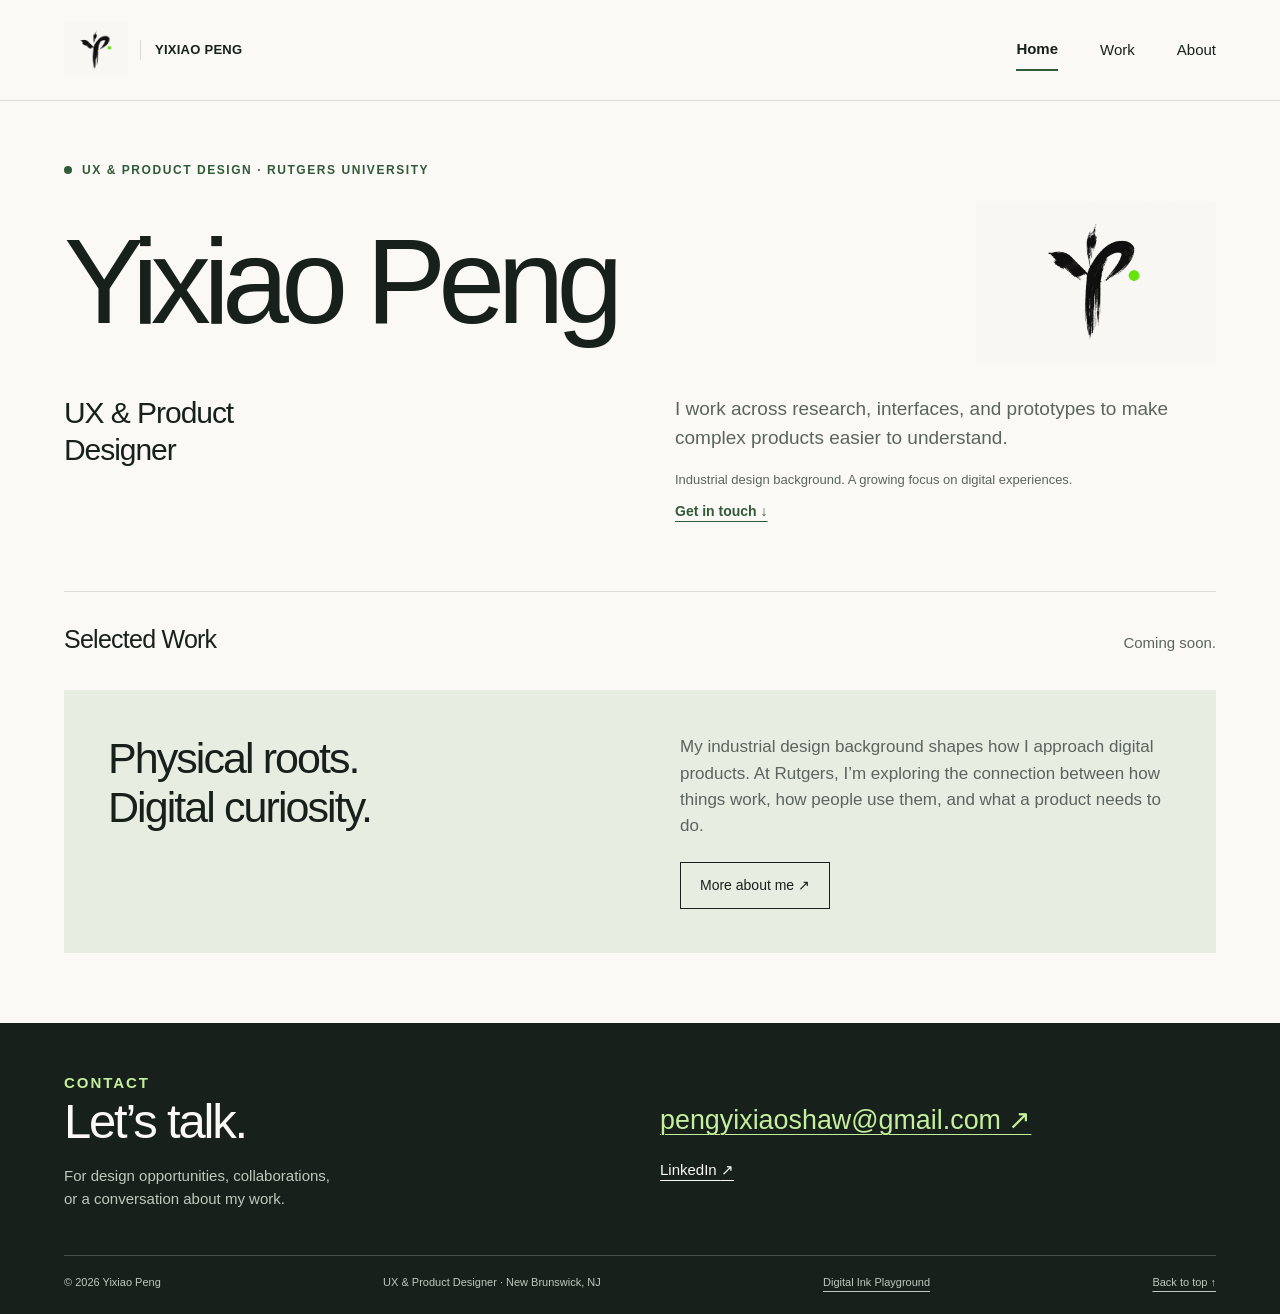
==== index.html @ a667ddf4 "Publish approved Digital Ink Playground as a separate experiment" ====
<!doctype html><html lang="en" id="top"><head><meta charset="UTF-8"><meta name="viewport" content="width=device-width,initial-scale=1"><meta name="description" content="Yixiao Peng is a UX & Product Designer with an industrial design background, studying UX Design at Rutgers University."><meta name="theme-color" content="#faf9f6"><title>Home — Yixiao Peng</title><link rel="icon" href="assets/portfolio/yp-monogram.png"><link rel="stylesheet" href="styles.css"><script src="site.js" defer></script></head><body><a class="skip" href="#main">Skip to content</a><header class="site-header"><div class="wrap header-inner"><a class="brand" href="index.html" aria-label="Yixiao Peng — Home"><img class="logo" src="assets/portfolio/yp-monogram.png" width="64" height="54" alt="YP monogram"><span>YIXIAO PENG</span></a><button class="menu-toggle" aria-expanded="false" aria-controls="primary-navigation">Menu</button><nav class="nav" id="primary-navigation" aria-label="Main navigation"><a href="index.html" aria-current="page">Home</a><a href="work.html">Work</a><a href="about.html">About</a></nav></div></header><main id="main"><div class="wrap"><section class="hero" aria-labelledby="home-title"><p class="eyebrow dot">UX & Product Design · Rutgers University</p><div class="hero-heading"><h1 id="home-title">Yixiao Peng</h1><img class="hero-signature" src="assets/portfolio/yp-monogram.png" width="240" height="160" alt="" aria-hidden="true"></div><div class="hero-bottom"><p class="hero-role">UX & Product<br>Designer</p><p class="hero-intro">I work across research, interfaces, and prototypes to make complex products easier to understand.<small>Industrial design background. A growing focus on digital experiences.</small><a class="text-link" href="#contact">Get in touch ↓</a></p></div></section><section class="section work-teaser" aria-labelledby="selected-work"><div class="section-head"><h2 id="selected-work">Selected Work</h2></div><p class="intro">Coming soon.</p></section><section class="pre-footer" aria-labelledby="about-preview"><div class="about-preview"><h2 id="about-preview">Physical roots.<br>Digital curiosity.</h2><div><p>My industrial design background shapes how I approach digital products. At Rutgers, I’m exploring the connection between how things work, how people use them, and what a product needs to do.</p><a class="button" href="about.html">More about me ↗</a></div></div></section></div></main><footer class="footer" id="contact"><div class="wrap"><div class="contact-layout"><div><p class="eyebrow">Contact</p><h2>Let’s talk.</h2><p>For design opportunities, collaborations,<br>or a conversation about my work.</p></div><div class="contact-links"><a class="email" href="mailto:pengyixiaoshaw@gmail.com">pengyixiaoshaw@gmail.com ↗</a><a class="linkedin" href="https://www.linkedin.com/in/yixiao-peng/" target="_blank" rel="noopener noreferrer">LinkedIn <span aria-hidden="true">↗</span><span class="visually-hidden"> (opens in a new tab)</span></a></div></div><div class="footer-meta"><span>© 2026 Yixiao Peng</span><span>UX & Product Designer · New Brunswick, NJ</span><a href="ink.html">Digital Ink Playground</a><a href="#top">Back to top ↑</a></div></div></footer></body></html>
---- styles.css ----
:root{--paper:#faf9f6;--ink:#17201b;--muted:#5b645e;--line:#d9ddd5;--green:#315a39;--lime:#c4ef9c;--sage:#e8ede2;--white:#fff;--max:1248px}
*{box-sizing:border-box}html{scroll-behavior:smooth;scroll-padding-top:28px}body{margin:0;background:var(--paper);color:var(--ink);font-family:Arial,Helvetica,sans-serif;font-size:17px;line-height:1.55}a{color:inherit;text-decoration-thickness:1px;text-underline-offset:5px}button{font:inherit}img{max-width:100%;height:auto;display:block}a:focus-visible,button:focus-visible,summary:focus-visible{outline:3px solid var(--green);outline-offset:6px}::selection{background:var(--lime)}.wrap{width:min(var(--max),calc(100% - 128px));margin-inline:auto}.skip{position:absolute;top:-100px;left:20px;z-index:9;background:var(--ink);color:white;padding:12px}.skip:focus{top:12px}.site-header{border-bottom:1px solid var(--line)}.header-inner{height:100px;display:flex;align-items:center;justify-content:space-between}.brand{display:flex;align-items:center;gap:12px;text-decoration:none;font-size:13px;font-weight:700;letter-spacing:.02em}.logo{width:64px;height:54px;object-fit:cover;mix-blend-mode:multiply}.brand span{border-left:1px solid var(--line);padding-left:14px}.nav{display:flex;align-items:center;gap:42px}.nav a{text-decoration:none;font-size:15px;padding-block:8px}.nav a[aria-current=page]{border-bottom:2px solid var(--green);font-weight:700}.nav a:hover{color:var(--green)}.menu-toggle{display:none}.eyebrow{font-size:12px;letter-spacing:.13em;text-transform:uppercase;font-weight:700;color:var(--green);margin:0 0 22px}.dot:before{content:'';display:inline-block;width:8px;height:8px;background:var(--green);border-radius:50%;margin-right:10px}.hero{padding:60px 0 62px}.hero h1{font-size:clamp(76px,9.4vw,138px);line-height:1.02;letter-spacing:-.065em;font-weight:500;margin:0 0 38px}.hero-bottom{display:grid;grid-template-columns:1fr 1fr;gap:70px;align-items:start}.hero-role{font-size:30px;line-height:1.24;letter-spacing:-.035em;max-width:300px;margin:0}.hero-intro{max-width:520px;color:var(--muted);font-size:19px;margin:0}.hero-intro small{display:block;font-size:13px;margin-top:18px}.section{padding:54px 0 70px;border-top:1px solid var(--line)}.section-head{display:flex;align-items:center;justify-content:space-between;gap:20px;margin-bottom:30px}.section-head h2{margin:0;font-weight:500;font-size:25px;letter-spacing:-.03em}.text-link{font-size:14px;font-weight:600}.feature-grid{display:grid;grid-template-columns:1.85fr 1fr;gap:32px}.secondary-stack{display:grid;gap:32px}.project :is(h2,h3){font-size:23px;line-height:1.2;font-weight:500;letter-spacing:-.035em;margin:17px 0 9px}.project.large :is(h2,h3){font-size:33px}.project p{color:var(--muted);font-size:15px;margin:0 0 14px;max-width:650px}.number{font-size:12px;letter-spacing:.05em;color:var(--green);display:block;margin-top:18px}.project-image{position:relative;display:block;overflow:hidden;background:var(--sage);text-decoration:none}.project-image:focus-visible{outline-offset:3px}.main-preview{height:470px;display:flex;gap:24px;justify-content:center;align-items:center;padding:38px}.main-preview img{width:38%;max-width:190px;border-radius:16px;box-shadow:0 8px 22px #2134251a}.main-preview img:first-child{transform:translateY(-14px)}.main-preview img:nth-child(2){transform:translateY(14px)}.image-label{position:absolute;left:22px;top:17px;font-size:10px;text-transform:uppercase;letter-spacing:.12em;color:var(--green)}.image-arrow{position:absolute;right:16px;bottom:16px;background:var(--ink);color:white;width:35px;height:35px;display:grid;place-items:center;border-radius:50%;font-size:19px}.project-image:hover .image-arrow{background:var(--green)}.secondary-preview{height:175px}.secondary-preview img{width:100%;height:100%;object-fit:cover}.secondary-preview.capso{padding:22px;background:#ecece7}.secondary-preview.capso img{object-fit:contain}.status{display:inline-block;font-size:11px;font-weight:600;letter-spacing:.02em;background:#e7e9e2;border-radius:30px;padding:4px 10px;color:#455348}.about-preview{display:grid;grid-template-columns:1fr 1fr;gap:80px;background:var(--sage);padding:44px}.about-preview h2{font-size:43px;line-height:1.12;letter-spacing:-.045em;font-weight:500;margin:0}.about-preview p{margin:0 0 22px;color:var(--muted)}.button{display:inline-block;padding:12px 19px;border:1px solid var(--ink);font-size:14px;text-decoration:none}.button:hover{background:var(--ink);color:var(--paper)}.pre-footer{padding:0 0 70px}.footer{background:var(--ink);color:var(--paper);padding:48px 0 23px}.contact-layout{display:grid;grid-template-columns:1fr 1fr;gap:40px}.footer .eyebrow{color:var(--lime)}.footer h2{font-size:49px;letter-spacing:-.045em;line-height:1.1;font-weight:500;margin:0 0 15px}.footer p{color:#c1c8be;font-size:15px;max-width:390px;margin:0}.contact-links{display:flex;flex-direction:column;align-items:flex-start;justify-content:center;gap:17px}.email{font-size:clamp(17px,2.1vw,27px);color:var(--lime);overflow-wrap:anywhere}.linkedin{font-size:15px}.footer-meta{display:flex;justify-content:space-between;gap:20px;border-top:1px solid #435047;margin-top:45px;padding-top:18px;font-size:11px;color:#c1c8be}.page-title{padding:64px 0 56px}.page-title h1{font-size:clamp(58px,6.8vw,96px);font-weight:500;line-height:1.05;letter-spacing:-.055em;margin:0 0 28px}.page-title .intro{font-size:20px;max-width:580px;color:var(--muted);margin:0 0 0 auto}.split-section{display:grid;grid-template-columns:.9fr 1.2fr;gap:100px;padding:46px 0;border-top:1px solid var(--line)}.split-section h2{font-size:33px;line-height:1.15;letter-spacing:-.035em;font-weight:500;margin:0}.body-copy p{margin:0 0 18px;color:var(--muted)}.body-copy p:last-child{margin-bottom:0}.journey{display:grid;grid-template-columns:1fr 1fr;gap:30px;margin-top:28px}.journey h3,.skill-group h3{font-size:15px;margin:0 0 8px}.journey p,.skill-group p{font-size:15px;color:var(--muted);margin:0}.skill-grid{display:grid;grid-template-columns:1fr 1fr;gap:25px}.experience{padding:0;list-style:none;margin:0}.experience li{padding:19px 0;border-bottom:1px solid var(--line)}.experience li:first-child{padding-top:0}.experience li:last-child{border:0}.experience h3{font-size:18px;margin:0 0 5px;font-weight:500}.experience p{margin:0;font-size:15px;color:var(--muted)}.experience .status{margin-left:7px;vertical-align:middle}.interests{padding:36px;background:var(--sage);margin-bottom:65px;display:grid;grid-template-columns:.9fr 1.2fr;gap:100px}.interests h2{font-size:36px;font-weight:500;line-height:1.15;letter-spacing:-.035em;margin:0}.interests p{color:var(--muted);margin:0 0 17px}.work-grid{display:grid;grid-template-columns:1fr 1fr;gap:48px 36px;padding-bottom:65px}.work-grid .project:first-child{grid-column:1/-1;display:grid;grid-template-columns:1.5fr 1fr;gap:38px;align-items:center}.work-grid .main-preview{height:440px}.work-grid .secondary-preview{height:260px}.placeholder{height:210px;background:#eaece6;display:flex;align-items:center;justify-content:center;color:var(--muted);font-size:14px;letter-spacing:.02em;border:1px solid var(--line)}.project details{font-size:14px;color:var(--muted)}.project summary{cursor:pointer;color:var(--green);text-decoration:underline;text-underline-offset:4px;list-style-position:inside}.project details p{margin-top:14px;padding:17px;background:#f0f1eb}.case-title h1{font-size:clamp(52px,6.2vw,86px);max-width:1000px}.case-meta{display:grid;grid-template-columns:repeat(4,1fr);gap:25px;padding:28px 0;border-top:1px solid var(--line);border-bottom:1px solid var(--line)}.case-meta dt{font-size:11px;text-transform:uppercase;letter-spacing:.1em;color:var(--green);margin-bottom:8px}.case-meta dd{font-size:14px;margin:0}.case-hero{margin:0 0 60px}.case-hero .main-preview{height:520px}.case-hero .main-preview img{max-width:210px}.case-section{padding:50px 0;border-top:1px solid var(--line)}.case-heading{display:grid;grid-template-columns:70px 1fr;gap:22px;margin-bottom:25px}.case-heading span{font-size:13px;color:var(--green);padding-top:10px}.case-heading h2{font-size:36px;font-weight:500;letter-spacing:-.04em;line-height:1.18;margin:0}.case-section .body-copy{max-width:760px;margin-left:92px}.comparison{display:grid;grid-template-columns:1fr 1fr;gap:26px;margin-top:30px}.comparison figure{margin:0;background:var(--sage);padding:25px;text-align:center}.comparison img{height:420px;width:100%;object-fit:contain;margin:20px auto}.comparison figcaption{font-size:14px}.evidence-grid{display:grid;grid-template-columns:repeat(3,1fr);gap:22px;margin:30px 0 0 92px}.evidence-grid article{border-top:2px solid var(--green);padding:17px 0}.evidence-grid h3{font-size:18px;font-weight:500;margin:0 0 10px}.evidence-grid p{font-size:15px;color:var(--muted);margin:0}.process{margin:30px 0 0 92px;display:grid;grid-template-columns:repeat(4,1fr);gap:18px;list-style:none;padding:0}.process li{border:1px solid var(--line);padding:22px 16px;font-size:15px}.process small{display:block;color:var(--green);margin-bottom:14px}.screen-grid{display:grid;grid-template-columns:repeat(3,1fr);gap:24px;margin-top:30px}.screen-grid figure{margin:0;background:var(--sage);padding:25px}.screen-grid img{height:390px;object-fit:contain;margin:auto}.screen-grid figcaption{font-size:14px;margin-top:20px}.note{border-left:3px solid var(--green);padding-left:20px!important}.back-link{display:inline-block;margin:25px 0 65px}.visually-hidden{position:absolute;width:1px;height:1px;padding:0;margin:-1px;overflow:hidden;clip:rect(0,0,0,0);white-space:nowrap;border:0}
@media(min-width:1600px){.hero h1{font-size:138px}}
@media(max-width:1000px){.wrap{width:calc(100% - 64px)}.hero{padding-top:48px}.main-preview{height:390px;padding:35px 25px;gap:15px}.feature-grid{grid-template-columns:1.6fr 1fr;gap:24px}.secondary-preview{height:150px}.about-preview{gap:40px;padding:35px}.about-preview h2{font-size:35px}.split-section,.interests{gap:45px}.footer h2{font-size:42px}.screen-grid img{height:290px}.process{grid-template-columns:1fr 1fr}}
@media(max-width:680px){.wrap{width:calc(100% - 40px)}.header-inner{min-height:82px;height:auto;flex-wrap:wrap;padding:12px 0}.logo{width:48px;height:44px}.brand{font-size:11px;gap:7px}.brand span{padding-left:9px}.nav{gap:25px}.nav a{font-size:14px}.js .menu-toggle{display:block;background:none;border:1px solid var(--line);padding:7px 12px;font-size:13px}.js .nav{display:none;width:100%;padding:18px 0 7px;justify-content:space-between}.js .nav.is-open{display:flex}.hero{padding:40px 0}.hero h1{font-size:clamp(53px,14.7vw,96px);margin-bottom:30px}.eyebrow{font-size:10px;margin-bottom:20px}.hero-bottom{grid-template-columns:1fr;gap:22px}.hero-role{font-size:24px;max-width:none}.hero-intro{font-size:17px;max-width:470px}.hero-intro small{margin-top:12px}.section{padding:33px 0 42px}.section-head h2{font-size:23px}.text-link{font-size:12px}.feature-grid{grid-template-columns:1fr;gap:35px}.main-preview{height:360px;padding:30px;gap:20px}.main-preview img{max-width:150px;width:40%}.project.large :is(h2,h3){font-size:28px}.project :is(h2,h3){font-size:23px}.secondary-stack{grid-template-columns:1fr;gap:30px}.secondary-preview{height:210px}.about-preview{grid-template-columns:1fr;gap:24px;padding:28px}.about-preview h2{font-size:35px}.pre-footer{padding-bottom:40px}.contact-layout{grid-template-columns:1fr;gap:28px}.footer{padding-top:35px}.footer h2{font-size:40px}.contact-links{gap:15px}.email{font-size:20px}.footer-meta{margin-top:30px;flex-direction:column;gap:8px}.page-title{padding:42px 0}.page-title h1{font-size:clamp(46px,11vw,70px)}.page-title .intro{font-size:17px;margin:0}.split-section{grid-template-columns:1fr;gap:23px;padding:32px 0}.split-section h2{font-size:28px}.journey{gap:20px}.skill-grid{gap:25px 20px}.interests{grid-template-columns:1fr;gap:22px;margin-bottom:40px;padding:26px}.interests h2{font-size:30px}.work-grid{grid-template-columns:1fr;gap:34px}.work-grid .project:first-child{display:block}.work-grid .main-preview{height:360px}.work-grid .secondary-preview{height:220px}.case-meta{grid-template-columns:1fr 1fr;gap:25px 20px}.case-hero .main-preview{height:370px}.case-heading{grid-template-columns:30px 1fr;gap:12px}.case-heading h2{font-size:29px}.case-section{padding:35px 0}.case-section .body-copy,.evidence-grid,.process{margin-left:0}.evidence-grid{grid-template-columns:1fr;gap:4px}.comparison{gap:14px}.comparison figure{padding:14px 8px}.comparison img{height:280px}.screen-grid{grid-template-columns:1fr}.screen-grid img{height:400px}.screen-grid figure{padding:25px}.process{gap:12px}.process li{padding:16px 12px}.back-link{margin-bottom:40px}}
@media(prefers-reduced-motion:reduce){html{scroll-behavior:auto}*{transition:none!important}}

.case-hero .image-arrow{display:none}

.work-grid #capso .secondary-preview{padding:24px;background:#ecece7}.work-grid #capso .secondary-preview img{object-fit:contain}

/* Refinement: accessible controls and concept-image attribution. */
.menu-toggle{min-height:44px}.visual-note{position:absolute;left:12px;bottom:10px;padding:3px 7px;background:var(--paper);color:var(--ink);font-size:10px;line-height:1.4}.text-link{display:inline-block;min-height:28px}#capso .secondary-preview img{object-fit:contain}

/* Module 10 polish: existing monogram, compact placeholder and reading rhythm. */
.hero-heading{display:flex;align-items:center;justify-content:space-between;gap:40px;margin-bottom:32px}
.hero-heading h1{margin:0}
.hero-signature{width:240px;height:160px;object-fit:contain;mix-blend-mode:multiply;flex-shrink:0}
.hero-intro>.text-link{margin-top:10px;color:var(--green)}
.work-teaser{display:flex;align-items:baseline;justify-content:space-between;gap:24px;padding:28px 0 32px}
.work-teaser .section-head{margin:0}
.work-teaser .intro{margin:0;color:var(--muted);font-size:15px}
.about-page .page-title{padding-bottom:48px}
.about-page .split-section{gap:84px;padding-block:40px}
.about-page .split-section .eyebrow{margin-bottom:14px}
.about-page .body-copy{max-width:62ch;line-height:1.65}
.about-page .skill-grid{gap:28px 32px}
.about-page .skill-group h3{color:var(--green)}
.about-page .experience li{padding-block:22px}
.about-page .experience li:first-child{padding-top:0}
.about-page .experience h3{margin-bottom:9px}
.footer a:focus-visible{outline-color:var(--lime)}
@media(max-width:1000px){.hero-signature{display:none}.about-page .split-section{gap:45px}}
@media(max-width:680px){.hero-heading{margin-bottom:26px}.work-teaser{padding:24px 0 28px;gap:16px}.work-teaser .section-head h2{font-size:22px}.work-teaser .intro{font-size:14px;white-space:nowrap}.about-page .page-title{padding-bottom:34px}.about-page .split-section{gap:20px;padding-block:30px}.about-page .skill-grid{gap:26px 20px}}


/* Integrated local typography and chapter navigation. */
@media (hover:hover) and (prefers-reduced-motion:no-preference) {
  #home-title { transition:color 220ms ease; }
  #home-title:hover { color:var(--green); }
}
html:has(.about-page) { scroll-padding-top:var(--chapter-offset, 86px); }
.chapter-nav {
  position:sticky;
  top:0;
  z-index:3;
  background:var(--paper);
  border-bottom:1px solid var(--line);
  padding-top:6px;
  margin-bottom:24px;
}
.chapter-links { display:grid; grid-template-columns:repeat(5,minmax(0,1fr)); gap:3px; }
.chapter-links a {
  display:flex; align-items:center; gap:8px;
  padding:10px 9px; min-height:44px;
  color:var(--muted); text-decoration:none; font-size:13px; line-height:1.3;
  -webkit-tap-highlight-color:transparent;
}
.chapter-links a[aria-current=location] { color:var(--green); background:var(--sage); }
.chapter-links a:hover { color:var(--green); }
.chapter-links a:focus-visible { outline-offset:-3px; }
.chapter-number { font-size:11px; color:var(--green); font-weight:700; }
.chapter-track { height:2px; background:var(--line); margin-top:5px; }
.chapter-track span {
  display:block; height:100%;
  transform:scaleX(var(--progress,0)); transform-origin:left;
  background:var(--green);
}
.about-page :is(.split-section,.interests) { scroll-margin-top:0; }
.about-page :is(.split-section,.interests):focus { outline:none; }
.about-page :is(.split-section,.interests):focus-visible { outline:1px solid var(--green); outline-offset:3px; }
.about-page :is(.split-section,.interests) h2 { transition:color 180ms ease; }
.about-page .chapter-active h2 { color:var(--green); }
@media(min-width:901px) and (min-height:560px) {
  .about-page .split-section>div:first-child {
    position:sticky;
    top:calc(var(--chapter-offset,86px) + 12px);
    align-self:start;
  }
}
@media(max-width:760px) {
  .chapter-nav { padding-top:0; margin-bottom:18px; }
  .chapter-links a { justify-content:center; padding:8px; }
  .chapter-name { position:absolute; width:1px; height:1px; overflow:hidden; clip-path:inset(50%); }
  .chapter-track { margin-top:0; }
}
@media(prefers-reduced-motion:reduce) {
  .about-page :is(.split-section,.interests) h2 { transition:none; }
}
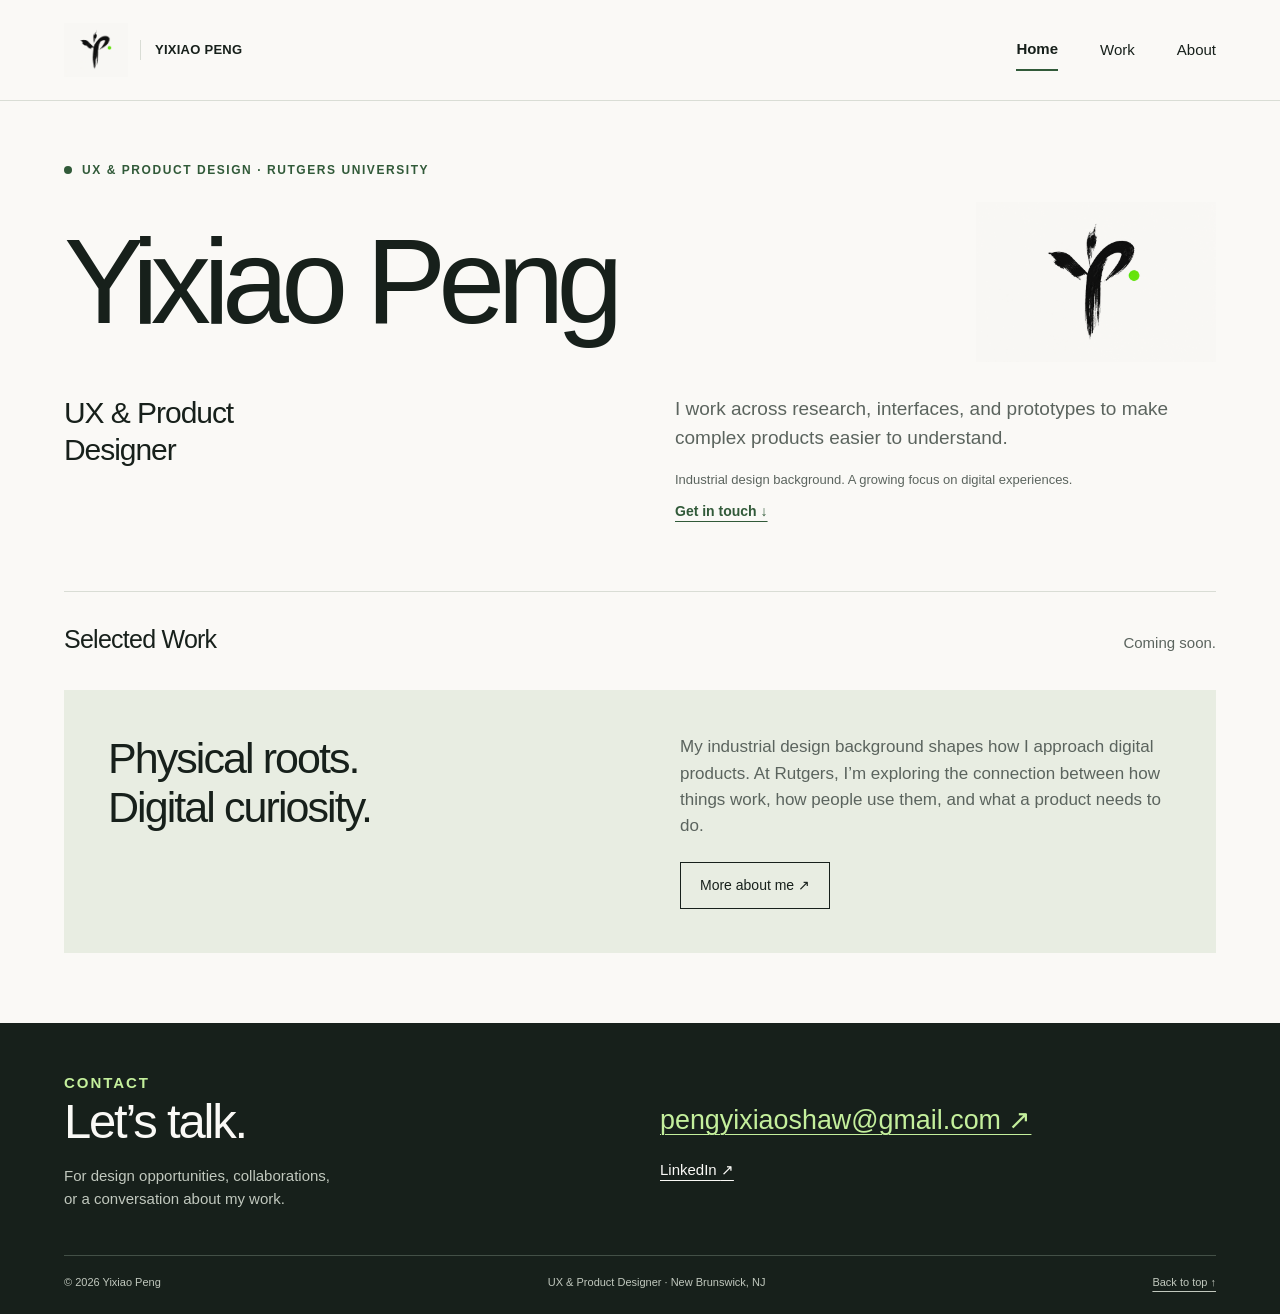
==== commit 7dddc7b5: "Replace Ink Playground with subtle site-wide cursor ink" ====
--- a/index.html
+++ b/index.html
@@ -1 +1 @@
-<!doctype html><html lang="en" id="top"><head><meta charset="UTF-8"><meta name="viewport" content="width=device-width,initial-scale=1"><meta name="description" content="Yixiao Peng is a UX & Product Designer with an industrial design background, studying UX Design at Rutgers University."><meta name="theme-color" content="#faf9f6"><title>Home — Yixiao Peng</title><link rel="icon" href="assets/portfolio/yp-monogram.png"><link rel="stylesheet" href="styles.css"><script src="site.js" defer></script></head><body><a class="skip" href="#main">Skip to content</a><header class="site-header"><div class="wrap header-inner"><a class="brand" href="index.html" aria-label="Yixiao Peng — Home"><img class="logo" src="assets/portfolio/yp-monogram.png" width="64" height="54" alt="YP monogram"><span>YIXIAO PENG</span></a><button class="menu-toggle" aria-expanded="false" aria-controls="primary-navigation">Menu</button><nav class="nav" id="primary-navigation" aria-label="Main navigation"><a href="index.html" aria-current="page">Home</a><a href="work.html">Work</a><a href="about.html">About</a></nav></div></header><main id="main"><div class="wrap"><section class="hero" aria-labelledby="home-title"><p class="eyebrow dot">UX & Product Design · Rutgers University</p><div class="hero-heading"><h1 id="home-title">Yixiao Peng</h1><img class="hero-signature" src="assets/portfolio/yp-monogram.png" width="240" height="160" alt="" aria-hidden="true"></div><div class="hero-bottom"><p class="hero-role">UX & Product<br>Designer</p><p class="hero-intro">I work across research, interfaces, and prototypes to make complex products easier to understand.<small>Industrial design background. A growing focus on digital experiences.</small><a class="text-link" href="#contact">Get in touch ↓</a></p></div></section><section class="section work-teaser" aria-labelledby="selected-work"><div class="section-head"><h2 id="selected-work">Selected Work</h2></div><p class="intro">Coming soon.</p></section><section class="pre-footer" aria-labelledby="about-preview"><div class="about-preview"><h2 id="about-preview">Physical roots.<br>Digital curiosity.</h2><div><p>My industrial design background shapes how I approach digital products. At Rutgers, I’m exploring the connection between how things work, how people use them, and what a product needs to do.</p><a class="button" href="about.html">More about me ↗</a></div></div></section></div></main><footer class="footer" id="contact"><div class="wrap"><div class="contact-layout"><div><p class="eyebrow">Contact</p><h2>Let’s talk.</h2><p>For design opportunities, collaborations,<br>or a conversation about my work.</p></div><div class="contact-links"><a class="email" href="mailto:pengyixiaoshaw@gmail.com">pengyixiaoshaw@gmail.com ↗</a><a class="linkedin" href="https://www.linkedin.com/in/yixiao-peng/" target="_blank" rel="noopener noreferrer">LinkedIn <span aria-hidden="true">↗</span><span class="visually-hidden"> (opens in a new tab)</span></a></div></div><div class="footer-meta"><span>© 2026 Yixiao Peng</span><span>UX & Product Designer · New Brunswick, NJ</span><a href="ink.html">Digital Ink Playground</a><a href="#top">Back to top ↑</a></div></div></footer></body></html>+<!doctype html><html lang="en" id="top"><head><meta charset="UTF-8"><meta name="viewport" content="width=device-width,initial-scale=1"><meta name="description" content="Yixiao Peng is a UX & Product Designer with an industrial design background, studying UX Design at Rutgers University."><meta name="theme-color" content="#faf9f6"><title>Home — Yixiao Peng</title><link rel="icon" href="assets/portfolio/yp-monogram.png"><link rel="stylesheet" href="styles.css"><script src="site.js" defer></script></head><body><a class="skip" href="#main">Skip to content</a><header class="site-header"><div class="wrap header-inner"><a class="brand" href="index.html" aria-label="Yixiao Peng — Home"><img class="logo" src="assets/portfolio/yp-monogram.png" width="64" height="54" alt="YP monogram"><span>YIXIAO PENG</span></a><button class="menu-toggle" aria-expanded="false" aria-controls="primary-navigation">Menu</button><nav class="nav" id="primary-navigation" aria-label="Main navigation"><a href="index.html" aria-current="page">Home</a><a href="work.html">Work</a><a href="about.html">About</a></nav></div></header><main id="main"><div class="wrap"><section class="hero" aria-labelledby="home-title"><p class="eyebrow dot">UX & Product Design · Rutgers University</p><div class="hero-heading"><h1 id="home-title">Yixiao Peng</h1><img class="hero-signature" src="assets/portfolio/yp-monogram.png" width="240" height="160" alt="" aria-hidden="true"></div><div class="hero-bottom"><p class="hero-role">UX & Product<br>Designer</p><p class="hero-intro">I work across research, interfaces, and prototypes to make complex products easier to understand.<small>Industrial design background. A growing focus on digital experiences.</small><a class="text-link" href="#contact">Get in touch ↓</a></p></div></section><section class="section work-teaser" aria-labelledby="selected-work"><div class="section-head"><h2 id="selected-work">Selected Work</h2></div><p class="intro">Coming soon.</p></section><section class="pre-footer" aria-labelledby="about-preview"><div class="about-preview"><h2 id="about-preview">Physical roots.<br>Digital curiosity.</h2><div><p>My industrial design background shapes how I approach digital products. At Rutgers, I’m exploring the connection between how things work, how people use them, and what a product needs to do.</p><a class="button" href="about.html">More about me ↗</a></div></div></section></div></main><footer class="footer" id="contact"><div class="wrap"><div class="contact-layout"><div><p class="eyebrow">Contact</p><h2>Let’s talk.</h2><p>For design opportunities, collaborations,<br>or a conversation about my work.</p></div><div class="contact-links"><a class="email" href="mailto:pengyixiaoshaw@gmail.com">pengyixiaoshaw@gmail.com ↗</a><a class="linkedin" href="https://www.linkedin.com/in/yixiao-peng/" target="_blank" rel="noopener noreferrer">LinkedIn <span aria-hidden="true">↗</span><span class="visually-hidden"> (opens in a new tab)</span></a></div></div><div class="footer-meta"><span>© 2026 Yixiao Peng</span><span>UX & Product Designer · New Brunswick, NJ</span><a href="#top">Back to top ↑</a></div></div></footer></body></html>
--- a/styles.css
+++ b/styles.css
@@ -88,3 +88,14 @@
 @media(prefers-reduced-motion:reduce) {
   .about-page :is(.split-section,.interests) h2 { transition:none; }
 }
+
+/* Decorative mouse ink is isolated from document flow and all pointer input. */
+.cursor-ink {
+  position: fixed;
+  inset: 0 auto auto 0;
+  width: 64px;
+  height: 64px;
+  pointer-events: none;
+  z-index: 1000;
+}
+.cursor-ink[hidden] { display: none; }
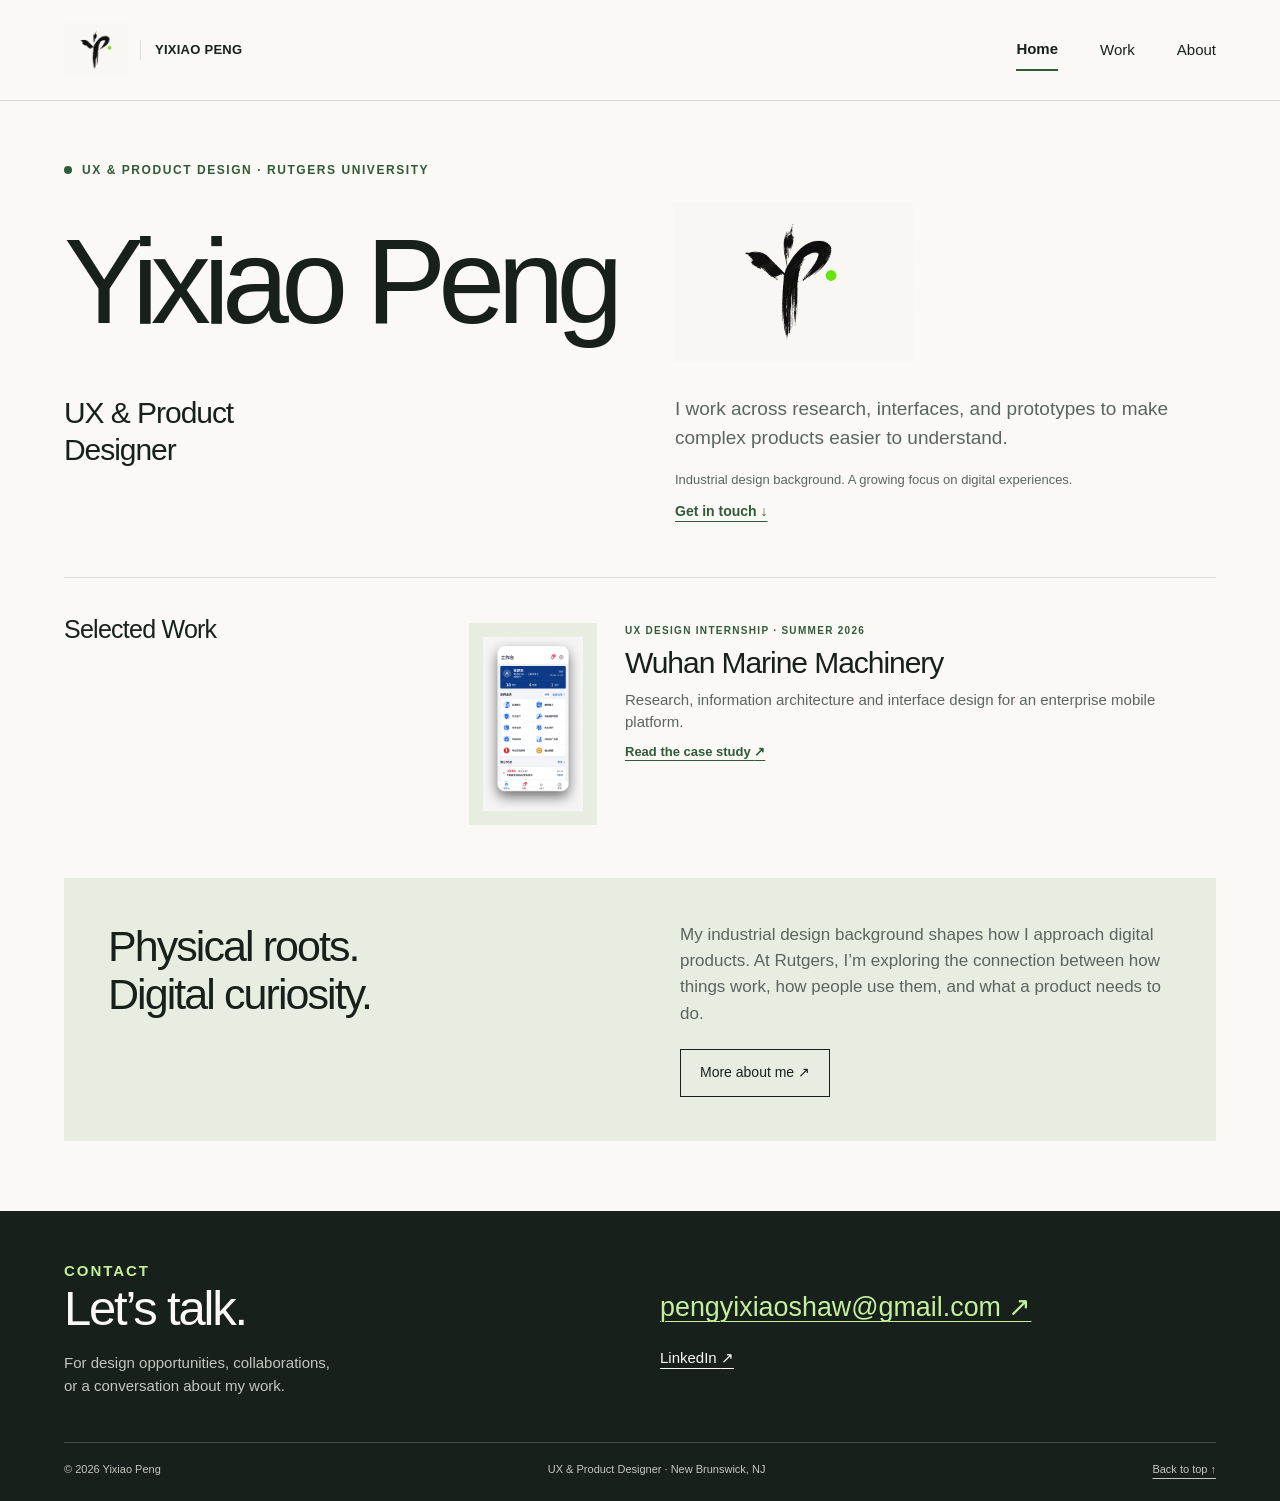
==== commit dc4463a3: "Publish refined portfolio and Wuhan Marine Machinery case study" ====
--- a/index.html
+++ b/index.html
@@ -1 +1 @@
-<!doctype html><html lang="en" id="top"><head><meta charset="UTF-8"><meta name="viewport" content="width=device-width,initial-scale=1"><meta name="description" content="Yixiao Peng is a UX & Product Designer with an industrial design background, studying UX Design at Rutgers University."><meta name="theme-color" content="#faf9f6"><title>Home — Yixiao Peng</title><link rel="icon" href="assets/portfolio/yp-monogram.png"><link rel="stylesheet" href="styles.css"><script src="site.js" defer></script></head><body><a class="skip" href="#main">Skip to content</a><header class="site-header"><div class="wrap header-inner"><a class="brand" href="index.html" aria-label="Yixiao Peng — Home"><img class="logo" src="assets/portfolio/yp-monogram.png" width="64" height="54" alt="YP monogram"><span>YIXIAO PENG</span></a><button class="menu-toggle" aria-expanded="false" aria-controls="primary-navigation">Menu</button><nav class="nav" id="primary-navigation" aria-label="Main navigation"><a href="index.html" aria-current="page">Home</a><a href="work.html">Work</a><a href="about.html">About</a></nav></div></header><main id="main"><div class="wrap"><section class="hero" aria-labelledby="home-title"><p class="eyebrow dot">UX & Product Design · Rutgers University</p><div class="hero-heading"><h1 id="home-title">Yixiao Peng</h1><img class="hero-signature" src="assets/portfolio/yp-monogram.png" width="240" height="160" alt="" aria-hidden="true"></div><div class="hero-bottom"><p class="hero-role">UX & Product<br>Designer</p><p class="hero-intro">I work across research, interfaces, and prototypes to make complex products easier to understand.<small>Industrial design background. A growing focus on digital experiences.</small><a class="text-link" href="#contact">Get in touch ↓</a></p></div></section><section class="section work-teaser" aria-labelledby="selected-work"><div class="section-head"><h2 id="selected-work">Selected Work</h2></div><p class="intro">Coming soon.</p></section><section class="pre-footer" aria-labelledby="about-preview"><div class="about-preview"><h2 id="about-preview">Physical roots.<br>Digital curiosity.</h2><div><p>My industrial design background shapes how I approach digital products. At Rutgers, I’m exploring the connection between how things work, how people use them, and what a product needs to do.</p><a class="button" href="about.html">More about me ↗</a></div></div></section></div></main><footer class="footer" id="contact"><div class="wrap"><div class="contact-layout"><div><p class="eyebrow">Contact</p><h2>Let’s talk.</h2><p>For design opportunities, collaborations,<br>or a conversation about my work.</p></div><div class="contact-links"><a class="email" href="mailto:pengyixiaoshaw@gmail.com">pengyixiaoshaw@gmail.com ↗</a><a class="linkedin" href="https://www.linkedin.com/in/yixiao-peng/" target="_blank" rel="noopener noreferrer">LinkedIn <span aria-hidden="true">↗</span><span class="visually-hidden"> (opens in a new tab)</span></a></div></div><div class="footer-meta"><span>© 2026 Yixiao Peng</span><span>UX & Product Designer · New Brunswick, NJ</span><a href="#top">Back to top ↑</a></div></div></footer></body></html>+<!doctype html><html lang="en" id="top"><head><meta charset="UTF-8"><meta name="viewport" content="width=device-width,initial-scale=1"><meta name="description" content="Yixiao Peng is a UX & Product Designer with an industrial design background, studying UX Design at Rutgers University."><meta name="theme-color" content="#faf9f6"><title>Home — Yixiao Peng</title><link rel="canonical" href="https://yixiao-peng-portfolio.vercel.app/"><meta property="og:type" content="website"><meta property="og:site_name" content="Yixiao Peng"><meta property="og:title" content="Home — Yixiao Peng"><meta property="og:description" content="Yixiao Peng is a UX &amp; Product Designer with an industrial design background, studying UX Design at Rutgers University."><meta property="og:url" content="https://yixiao-peng-portfolio.vercel.app/"><meta property="og:image" content="https://yixiao-peng-portfolio.vercel.app/assets/portfolio/yp-monogram.png"><meta property="og:image:alt" content="Yixiao Peng — YP ink monogram"><meta name="twitter:card" content="summary_large_image"><link rel="icon" href="assets/portfolio/yp-monogram.png"><link rel="stylesheet" href="styles.css"><script src="site.js" defer></script><link rel="stylesheet" href="signature-motion.css"><script src="signature-motion.js" defer></script></head><body><a class="skip" href="#main">Skip to content</a><header class="site-header"><div class="wrap header-inner"><a class="brand" href="index.html" aria-label="Yixiao Peng — Home"><img class="logo" src="assets/portfolio/yp-monogram.png" width="64" height="54" alt="YP monogram"><span>YIXIAO PENG</span></a><button class="menu-toggle" aria-expanded="false" aria-controls="primary-navigation">Menu</button><nav class="nav" id="primary-navigation" aria-label="Main navigation"><a href="index.html" aria-current="page">Home</a><a href="work.html">Work</a><a href="about.html">About</a></nav></div></header><main id="main"><div class="wrap"><section class="hero" aria-labelledby="home-title"><p class="eyebrow dot">UX & Product Design · Rutgers University</p><div class="hero-heading"><h1 id="home-title" data-signature-type>Yixiao Peng</h1><img class="hero-signature" src="assets/portfolio/yp-monogram.png" width="240" height="160" alt="" aria-hidden="true"></div><div class="hero-bottom"><p class="hero-role">UX & Product<br>Designer</p><p class="hero-intro">I work across research, interfaces, and prototypes to make complex products easier to understand.<small>Industrial design background. A growing focus on digital experiences.</small><a class="text-link" href="#contact">Get in touch ↓</a></p></div></section><section class="section work-teaser home-project" aria-labelledby="selected-work"><div class="section-head"><h2 id="selected-work" data-signature-heading>Selected Work</h2></div><a class="home-case" href="wuhan-marine-machinery.html"><span class="home-case-image"><img src="assets/wmmp/workbench.png" width="550" height="957" alt="Wuhan Marine Machinery Workbench design" loading="lazy" decoding="async"></span><span class="home-case-copy"><span class="eyebrow">UX design internship · Summer 2026</span><strong>Wuhan Marine Machinery</strong><span>Research, information architecture and interface design for an enterprise mobile platform.</span><span class="home-case-cta">Read the case study <span aria-hidden="true">↗</span></span></span></a></section><section class="pre-footer" aria-labelledby="about-preview"><div class="about-preview"><h2 id="about-preview" data-signature-heading>Physical roots.<br>Digital curiosity.</h2><div><p>My industrial design background shapes how I approach digital products. At Rutgers, I’m exploring the connection between how things work, how people use them, and what a product needs to do.</p><a class="button" href="about.html">More about me ↗</a></div></div></section></div></main><footer class="footer" id="contact"><div class="wrap"><div class="contact-layout"><div><p class="eyebrow">Contact</p><h2>Let’s talk.</h2><p>For design opportunities, collaborations,<br>or a conversation about my work.</p></div><div class="contact-links"><a class="email" href="mailto:pengyixiaoshaw@gmail.com">pengyixiaoshaw@gmail.com ↗</a><a class="linkedin" href="https://www.linkedin.com/in/yixiao-peng/" target="_blank" rel="noopener noreferrer">LinkedIn <span aria-hidden="true">↗</span><span class="visually-hidden"> (opens in a new tab)</span></a></div></div><div class="footer-meta"><span>© 2026 Yixiao Peng</span><span>UX & Product Designer · New Brunswick, NJ</span><a href="#top">Back to top ↑</a></div></div></footer></body></html>
--- a/styles.css
+++ b/styles.css
@@ -21,6 +21,21 @@
 .work-teaser{display:flex;align-items:baseline;justify-content:space-between;gap:24px;padding:28px 0 32px}
 .work-teaser .section-head{margin:0}
 .work-teaser .intro{margin:0;color:var(--muted);font-size:15px}
+/* A single existing project makes the landing page a useful entry into the work. */
+.work-teaser.home-project{align-items:start;gap:48px;padding-block:32px 40px}
+.work-teaser.home-project>.section-head{flex-shrink:0}
+.home-case{display:flex;gap:24px;max-width:680px;text-decoration:none;padding:12px;min-width:0;border:1px solid transparent;transition:background-color var(--motion-fast) var(--motion-ease),border-color var(--motion-fast) var(--motion-ease)}
+.home-case-image{background:var(--sage);padding:12px;flex:0 0 96px;align-self:start}
+.home-case-image img{width:72px;height:auto}
+.home-case-copy{display:flex;flex-direction:column;align-items:start;gap:8px;min-width:0}
+.home-case-copy .eyebrow{font-size:10px;margin:0}
+.home-case-copy strong{font-size:27px;font-weight:500;letter-spacing:-.035em;line-height:1.15}
+.home-case-copy>span:not(.eyebrow):not(.home-case-cta){font-size:15px;line-height:1.5;color:var(--muted)}
+.home-case-cta{font-size:13px;font-weight:600;color:var(--green);text-decoration:underline;text-underline-offset:4px}
+.home-case:focus-visible{outline-offset:3px}
+.experience-case{margin-top:12px;color:var(--green);min-height:44px;padding-block:10px}
+@media(hover:hover){.home-case:hover{background:var(--sage);border-color:var(--line)}}
+@media(max-width:760px){.work-teaser.home-project{flex-direction:column;gap:18px}.home-case{width:100%;padding:8px 0;gap:18px}.home-case-copy strong{font-size:24px}.home-case-image{flex-basis:82px;padding:10px}.home-case-image img{width:62px}.home-case-copy .eyebrow{font-size:9px}.home-case-copy>span:not(.eyebrow):not(.home-case-cta){font-size:14px}}
 .about-page .page-title{padding-bottom:48px}
 .about-page .split-section{gap:84px;padding-block:40px}
 .about-page .split-section .eyebrow{margin-bottom:14px}
@@ -51,6 +66,7 @@
   margin-bottom:24px;
 }
 .chapter-links { display:grid; grid-template-columns:repeat(5,minmax(0,1fr)); gap:3px; }
+.chapter-short { display:none; }
 .chapter-links a {
   display:flex; align-items:center; gap:8px;
   padding:10px 9px; min-height:44px;
@@ -81,7 +97,8 @@
 }
 @media(max-width:760px) {
   .chapter-nav { padding-top:0; margin-bottom:18px; }
-  .chapter-links a { justify-content:center; padding:8px; }
+  .chapter-links a { flex-direction:column; justify-content:center; gap:3px; padding:8px 2px; }
+  .chapter-short { display:block; font-size:11px; line-height:1.3; }
   .chapter-name { position:absolute; width:1px; height:1px; overflow:hidden; clip-path:inset(50%); }
   .chapter-track { margin-top:0; }
 }
@@ -99,3 +116,99 @@
   z-index: 1000;
 }
 .cursor-ink[hidden] { display: none; }
+
+/* Phase 1: shared editorial motion. No layout movement in navigation controls. */
+:root {
+  --motion-fast:160ms;
+  --motion-standard:220ms;
+  --motion-enter:340ms;
+  --motion-ease:cubic-bezier(.2,.65,.3,1);
+  --motion-distance:8px;
+  /* Signature motion gets a longer release than content and micro states. */
+  --motion-signature:720ms;
+  --motion-signature-ease:cubic-bezier(.16,1,.3,1);
+  --motion-ink:920ms;
+  --motion-ink-return:660ms;
+  --motion-project:580ms;
+  --motion-project-ease:cubic-bezier(.42,.08,.22,1);
+  --motion-stagger:20ms;
+}
+.nav a{position:relative;transition:color var(--motion-fast) var(--motion-ease)}
+.nav a:not([aria-current=page])::after{
+  content:'';position:absolute;inset:auto 0 3px;height:1px;background:var(--green);
+  transform:scaleX(0);transform-origin:left;pointer-events:none;
+  transition:transform var(--motion-fast) var(--motion-ease);
+}
+.nav a:focus-visible{color:var(--green)}
+.nav a:focus-visible::after{transform:scaleX(1)}
+.menu-toggle{
+  transition:background-color var(--motion-fast) var(--motion-ease),border-color var(--motion-fast) var(--motion-ease),color var(--motion-fast) var(--motion-ease);
+}
+.menu-toggle:focus-visible,.menu-toggle[aria-expanded=true]{background:var(--sage);border-color:var(--green);color:var(--green)}
+.about-page .chapter-links a{
+  transition:background-color var(--motion-fast) var(--motion-ease),color var(--motion-fast) var(--motion-ease);
+}
+.about-page .chapter-links a:focus-visible{background:var(--sage);color:var(--green)}
+.about-page :is(.split-section,.interests) h2{transition:color var(--motion-fast) var(--motion-ease)}
+.work-page .wm-work-visual::after{
+  content:'';position:absolute;inset:0;border:1px solid var(--green);opacity:0;pointer-events:none;
+  transition:opacity var(--motion-fast) var(--motion-ease);
+}
+.work-page .wm-work-visual>div{transition:transform var(--motion-standard) var(--motion-ease)}
+.work-page .wm-work-open{
+  transition:transform var(--motion-standard) var(--motion-ease),background-color var(--motion-fast) var(--motion-ease);
+}
+.work-page .wm-work-feature:focus-within .wm-work-visual::after{opacity:1}
+.work-page .wm-work-feature:focus-within .wm-work-open{background:var(--green)}
+.work-page .wm-work-copy h2 a:focus-visible{text-decoration:underline;text-underline-offset:5px}
+.work-page .wm-work-copy .button{
+  transition:background-color var(--motion-fast) var(--motion-ease),color var(--motion-fast) var(--motion-ease);
+}
+@media(hover:hover) and (pointer:fine){
+  .nav a:hover::after{transform:scaleX(1)}
+  .menu-toggle:hover{background:var(--sage);border-color:var(--green);color:var(--green)}
+  .work-page .wm-work-feature:hover .wm-work-visual::after{opacity:1}
+  .work-page .wm-work-feature:hover .wm-work-open{background:var(--green)}
+}
+@media(hover:hover) and (pointer:fine) and (prefers-reduced-motion:no-preference){
+  #home-title{transition:color var(--motion-standard) var(--motion-ease)}
+  .work-page .wm-work-feature:hover .wm-work-visual>div{transform:scale(1.015)}
+  .work-page .wm-work-feature:hover .wm-work-open{transform:translate(2px,-2px)}
+}
+@media(prefers-reduced-motion:reduce){
+  .nav a::after{transition:none;transform:scaleX(1);opacity:0}
+  .nav a:hover::after,.nav a:focus-visible::after{opacity:1}
+  .nav a,.menu-toggle,.about-page .chapter-links a,
+  .about-page :is(.split-section,.interests) h2,
+  .work-page .wm-work-visual::after,.work-page .wm-work-visual>div,
+  .work-page .wm-work-open,.work-page .wm-work-copy .button{transition:none}
+}
+
+/* Phase 8: editorial composition, using the established type and motion. */
+.hero-heading{justify-content:flex-start;gap:clamp(32px,4.5vw,68px)}
+.hero{padding-bottom:48px}
+.home-case{max-width:760px;gap:28px}
+.home-case-image{flex-basis:128px;padding:14px}
+.home-case-image img{width:100px}
+.home-case-copy strong{font-size:30px}
+.about-page .split-section{padding-block:48px}
+.about-page .experience h3{font-size:19px;letter-spacing:-.02em}
+.about-page .body-copy{line-height:1.7}
+@media(max-width:1000px){.home-case-image{flex-basis:104px;padding:12px}.home-case-image img{width:80px}.home-case-copy strong{font-size:26px}}
+@media(max-width:680px){
+ .hero{padding:28px 0 24px}
+ .hero-heading{margin-bottom:20px}
+ .hero-bottom{gap:14px}
+ .hero-role{font-size:23px;line-height:1.2}
+ .hero-intro{font-size:16px;line-height:1.5}
+ .hero-intro small{font-size:12px;line-height:1.5;margin-top:10px}
+ .hero-intro>.text-link{margin-top:6px;min-height:32px;padding-top:4px}
+ .work-teaser.home-project{padding-block:22px 30px;gap:12px}
+ .home-case{gap:18px}
+ .home-case-image{flex-basis:88px;padding:10px}
+ .home-case-image img{width:68px}
+ .home-case-copy strong{font-size:24px}
+ .about-page .split-section{padding-block:32px}
+ .about-page .body-copy p{margin-bottom:20px}
+ .about-page .experience li{padding-block:24px}
+}
--- a/signature-motion.css
+++ b/signature-motion.css
@@ -0,0 +1,21 @@
+/* Phase 4: isolated, finite signature effects. Source imagery and content remain. */
+.p4-logo-shell{position:relative;display:block;flex-shrink:0;padding:0;border:0;background:none;line-height:0;overflow:visible;mix-blend-mode:multiply}
+.p4-logo-shell>img{display:block;margin:0;mix-blend-mode:normal}
+.p4-logo-shell.p4-hero-mark{width:240px;height:160px;cursor:pointer}
+.p4-logo-shell:focus-visible{outline:2px solid var(--green);outline-offset:4px}
+.p4-logo-shell:disabled{cursor:default}
+.p4-logo-canvas{position:absolute;pointer-events:none;mix-blend-mode:multiply;z-index:1}
+.p4-logo-canvas[hidden]{display:none}
+.p4-type-title{position:relative}
+.p4-type-original{display:inline}
+.p4-type-title.p4-type-active>.p4-type-original{opacity:0}
+.p4-type-overlay{position:absolute;inset:0;pointer-events:none;color:var(--ink);white-space:pre}
+.p4-glyph-mask{position:absolute;top:calc(var(--glyph-line-offset, 0px) - .15em);height:1.32em;overflow:clip;padding-top:.15em;box-sizing:border-box}
+.p4-glyph{display:block;transform-origin:50% 100%}
+.hero-heading.p4-parallax>h1{transform:translateY(var(--hero-drift,0px))}
+@media(max-width:1000px){.p4-logo-shell.p4-hero-mark{display:none}}
+@media(prefers-reduced-motion:reduce){
+ .hero-heading.p4-parallax>h1{transform:none}
+ .p4-type-title.p4-type-active>.p4-type-original{opacity:1}
+ .p4-type-overlay,.p4-logo-canvas{display:none}
+}
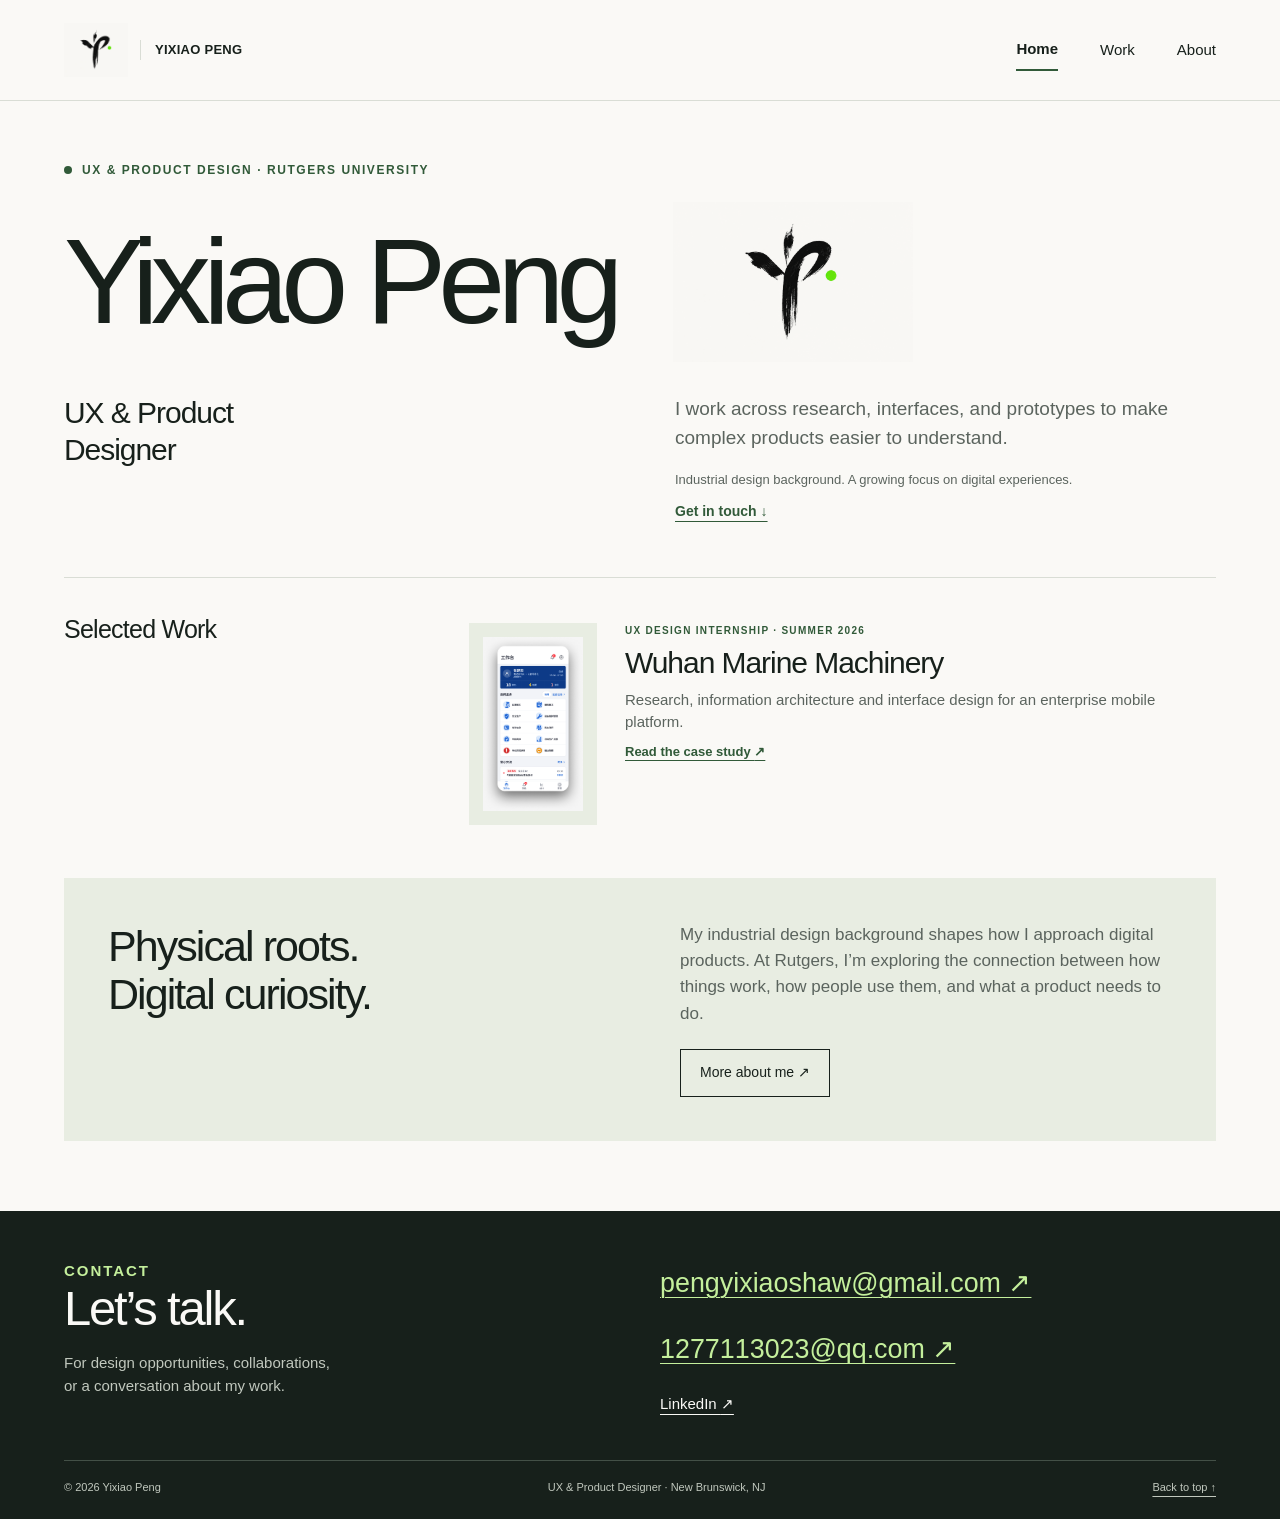
==== commit c886431a: "Add bilingual portfolio, Coming Soon and dual contact emails" ====
--- a/index.html
+++ b/index.html
@@ -1 +1 @@
-<!doctype html><html lang="en" id="top"><head><meta charset="UTF-8"><meta name="viewport" content="width=device-width,initial-scale=1"><meta name="description" content="Yixiao Peng is a UX & Product Designer with an industrial design background, studying UX Design at Rutgers University."><meta name="theme-color" content="#faf9f6"><title>Home — Yixiao Peng</title><link rel="canonical" href="https://yixiao-peng-portfolio.vercel.app/"><meta property="og:type" content="website"><meta property="og:site_name" content="Yixiao Peng"><meta property="og:title" content="Home — Yixiao Peng"><meta property="og:description" content="Yixiao Peng is a UX &amp; Product Designer with an industrial design background, studying UX Design at Rutgers University."><meta property="og:url" content="https://yixiao-peng-portfolio.vercel.app/"><meta property="og:image" content="https://yixiao-peng-portfolio.vercel.app/assets/portfolio/yp-monogram.png"><meta property="og:image:alt" content="Yixiao Peng — YP ink monogram"><meta name="twitter:card" content="summary_large_image"><link rel="icon" href="assets/portfolio/yp-monogram.png"><link rel="stylesheet" href="styles.css"><script src="site.js" defer></script><link rel="stylesheet" href="signature-motion.css"><script src="signature-motion.js" defer></script></head><body><a class="skip" href="#main">Skip to content</a><header class="site-header"><div class="wrap header-inner"><a class="brand" href="index.html" aria-label="Yixiao Peng — Home"><img class="logo" src="assets/portfolio/yp-monogram.png" width="64" height="54" alt="YP monogram"><span>YIXIAO PENG</span></a><button class="menu-toggle" aria-expanded="false" aria-controls="primary-navigation">Menu</button><nav class="nav" id="primary-navigation" aria-label="Main navigation"><a href="index.html" aria-current="page">Home</a><a href="work.html">Work</a><a href="about.html">About</a></nav></div></header><main id="main"><div class="wrap"><section class="hero" aria-labelledby="home-title"><p class="eyebrow dot">UX & Product Design · Rutgers University</p><div class="hero-heading"><h1 id="home-title" data-signature-type>Yixiao Peng</h1><img class="hero-signature" src="assets/portfolio/yp-monogram.png" width="240" height="160" alt="" aria-hidden="true"></div><div class="hero-bottom"><p class="hero-role">UX & Product<br>Designer</p><p class="hero-intro">I work across research, interfaces, and prototypes to make complex products easier to understand.<small>Industrial design background. A growing focus on digital experiences.</small><a class="text-link" href="#contact">Get in touch ↓</a></p></div></section><section class="section work-teaser home-project" aria-labelledby="selected-work"><div class="section-head"><h2 id="selected-work" data-signature-heading>Selected Work</h2></div><a class="home-case" href="wuhan-marine-machinery.html"><span class="home-case-image"><img src="assets/wmmp/workbench.png" width="550" height="957" alt="Wuhan Marine Machinery Workbench design" loading="lazy" decoding="async"></span><span class="home-case-copy"><span class="eyebrow">UX design internship · Summer 2026</span><strong>Wuhan Marine Machinery</strong><span>Research, information architecture and interface design for an enterprise mobile platform.</span><span class="home-case-cta">Read the case study <span aria-hidden="true">↗</span></span></span></a></section><section class="pre-footer" aria-labelledby="about-preview"><div class="about-preview"><h2 id="about-preview" data-signature-heading>Physical roots.<br>Digital curiosity.</h2><div><p>My industrial design background shapes how I approach digital products. At Rutgers, I’m exploring the connection between how things work, how people use them, and what a product needs to do.</p><a class="button" href="about.html">More about me ↗</a></div></div></section></div></main><footer class="footer" id="contact"><div class="wrap"><div class="contact-layout"><div><p class="eyebrow">Contact</p><h2>Let’s talk.</h2><p>For design opportunities, collaborations,<br>or a conversation about my work.</p></div><div class="contact-links"><a class="email" href="mailto:pengyixiaoshaw@gmail.com">pengyixiaoshaw@gmail.com ↗</a><a class="linkedin" href="https://www.linkedin.com/in/yixiao-peng/" target="_blank" rel="noopener noreferrer">LinkedIn <span aria-hidden="true">↗</span><span class="visually-hidden"> (opens in a new tab)</span></a></div></div><div class="footer-meta"><span>© 2026 Yixiao Peng</span><span>UX & Product Designer · New Brunswick, NJ</span><a href="#top">Back to top ↑</a></div></div></footer></body></html>+<!doctype html><html lang="en" id="top"><head><meta charset="UTF-8"><meta name="viewport" content="width=device-width,initial-scale=1"><meta name="description" content="Yixiao Peng is a UX & Product Designer with an industrial design background, studying UX Design at Rutgers University."><meta name="theme-color" content="#faf9f6"><title>Home — Yixiao Peng</title><link rel="canonical" href="https://yixiao-peng-portfolio.vercel.app/"><meta property="og:type" content="website"><meta property="og:site_name" content="Yixiao Peng"><meta property="og:title" content="Home — Yixiao Peng"><meta property="og:description" content="Yixiao Peng is a UX &amp; Product Designer with an industrial design background, studying UX Design at Rutgers University."><meta property="og:url" content="https://yixiao-peng-portfolio.vercel.app/"><meta property="og:image" content="https://yixiao-peng-portfolio.vercel.app/assets/portfolio/yp-monogram.png"><meta property="og:image:alt" content="Yixiao Peng — YP ink monogram"><meta name="twitter:card" content="summary_large_image"><link rel="icon" href="assets/portfolio/yp-monogram.png"><link rel="stylesheet" href="styles.css"><script src="site.js" defer></script><link rel="stylesheet" href="signature-motion.css"><script src="signature-motion.js" defer></script></head><body><a class="skip" href="#main">Skip to content</a><header class="site-header"><div class="wrap header-inner"><a class="brand" href="index.html" aria-label="Yixiao Peng — Home"><img class="logo" src="assets/portfolio/yp-monogram.png" width="64" height="54" alt="YP monogram"><span>YIXIAO PENG</span></a><button class="menu-toggle" aria-expanded="false" aria-controls="primary-navigation">Menu</button><nav class="nav" id="primary-navigation" aria-label="Main navigation"><a href="index.html" aria-current="page">Home</a><a href="work.html">Work</a><a href="about.html">About</a></nav></div></header><main id="main"><div class="wrap"><section class="hero" aria-labelledby="home-title"><p class="eyebrow dot">UX & Product Design · Rutgers University</p><div class="hero-heading"><h1 id="home-title" data-signature-type>Yixiao Peng</h1><img class="hero-signature" src="assets/portfolio/yp-monogram.png" width="240" height="160" alt="" aria-hidden="true"></div><div class="hero-bottom"><p class="hero-role">UX & Product<br>Designer</p><p class="hero-intro">I work across research, interfaces, and prototypes to make complex products easier to understand.<small>Industrial design background. A growing focus on digital experiences.</small><a class="text-link" href="#contact">Get in touch ↓</a></p></div></section><section class="section work-teaser home-project" aria-labelledby="selected-work"><div class="section-head"><h2 id="selected-work" data-signature-heading>Selected Work</h2></div><a class="home-case" href="wuhan-marine-machinery.html"><span class="home-case-image"><img src="assets/wmmp/workbench.png" width="550" height="957" alt="Wuhan Marine Machinery Workbench design" loading="lazy" decoding="async"></span><span class="home-case-copy"><span class="eyebrow">UX design internship · Summer 2026</span><strong>Wuhan Marine Machinery</strong><span>Research, information architecture and interface design for an enterprise mobile platform.</span><span class="home-case-cta">Read the case study <span aria-hidden="true">↗</span></span></span></a></section><section class="pre-footer" aria-labelledby="about-preview"><div class="about-preview"><h2 id="about-preview" data-signature-heading>Physical roots.<br>Digital curiosity.</h2><div><p>My industrial design background shapes how I approach digital products. At Rutgers, I’m exploring the connection between how things work, how people use them, and what a product needs to do.</p><a class="button" href="about.html">More about me ↗</a></div></div></section></div></main><footer class="footer" id="contact"><div class="wrap"><div class="contact-layout"><div><p class="eyebrow">Contact</p><h2>Let’s talk.</h2><p>For design opportunities, collaborations,<br>or a conversation about my work.</p></div><div class="contact-links"><div class="contact-emails"><div class="contact-email"><a class="email" href="mailto:pengyixiaoshaw@gmail.com">pengyixiaoshaw@gmail.com ↗</a></div><div class="contact-email"><a class="email" href="mailto:1277113023@qq.com">1277113023@qq.com ↗</a></div></div><a class="linkedin" href="https://www.linkedin.com/in/yixiao-peng/" target="_blank" rel="noopener noreferrer">LinkedIn <span aria-hidden="true">↗</span><span class="visually-hidden"> (opens in a new tab)</span></a></div></div><div class="footer-meta"><span>© 2026 Yixiao Peng</span><span>UX & Product Designer · New Brunswick, NJ</span><a href="#top">Back to top ↑</a></div></div></footer></body></html>
--- a/styles.css
+++ b/styles.css
@@ -212,3 +212,6 @@
  .about-page .body-copy p{margin-bottom:20px}
  .about-page .experience li{padding-block:24px}
 }
+
+/* Two regional contact options share one quiet, vertically aligned group. */
+.contact-emails{display:grid;gap:17px;max-width:100%}.contact-email{display:grid;gap:2px;justify-items:start;min-width:0}.contact-email .email{max-width:100%;padding:4px 0}
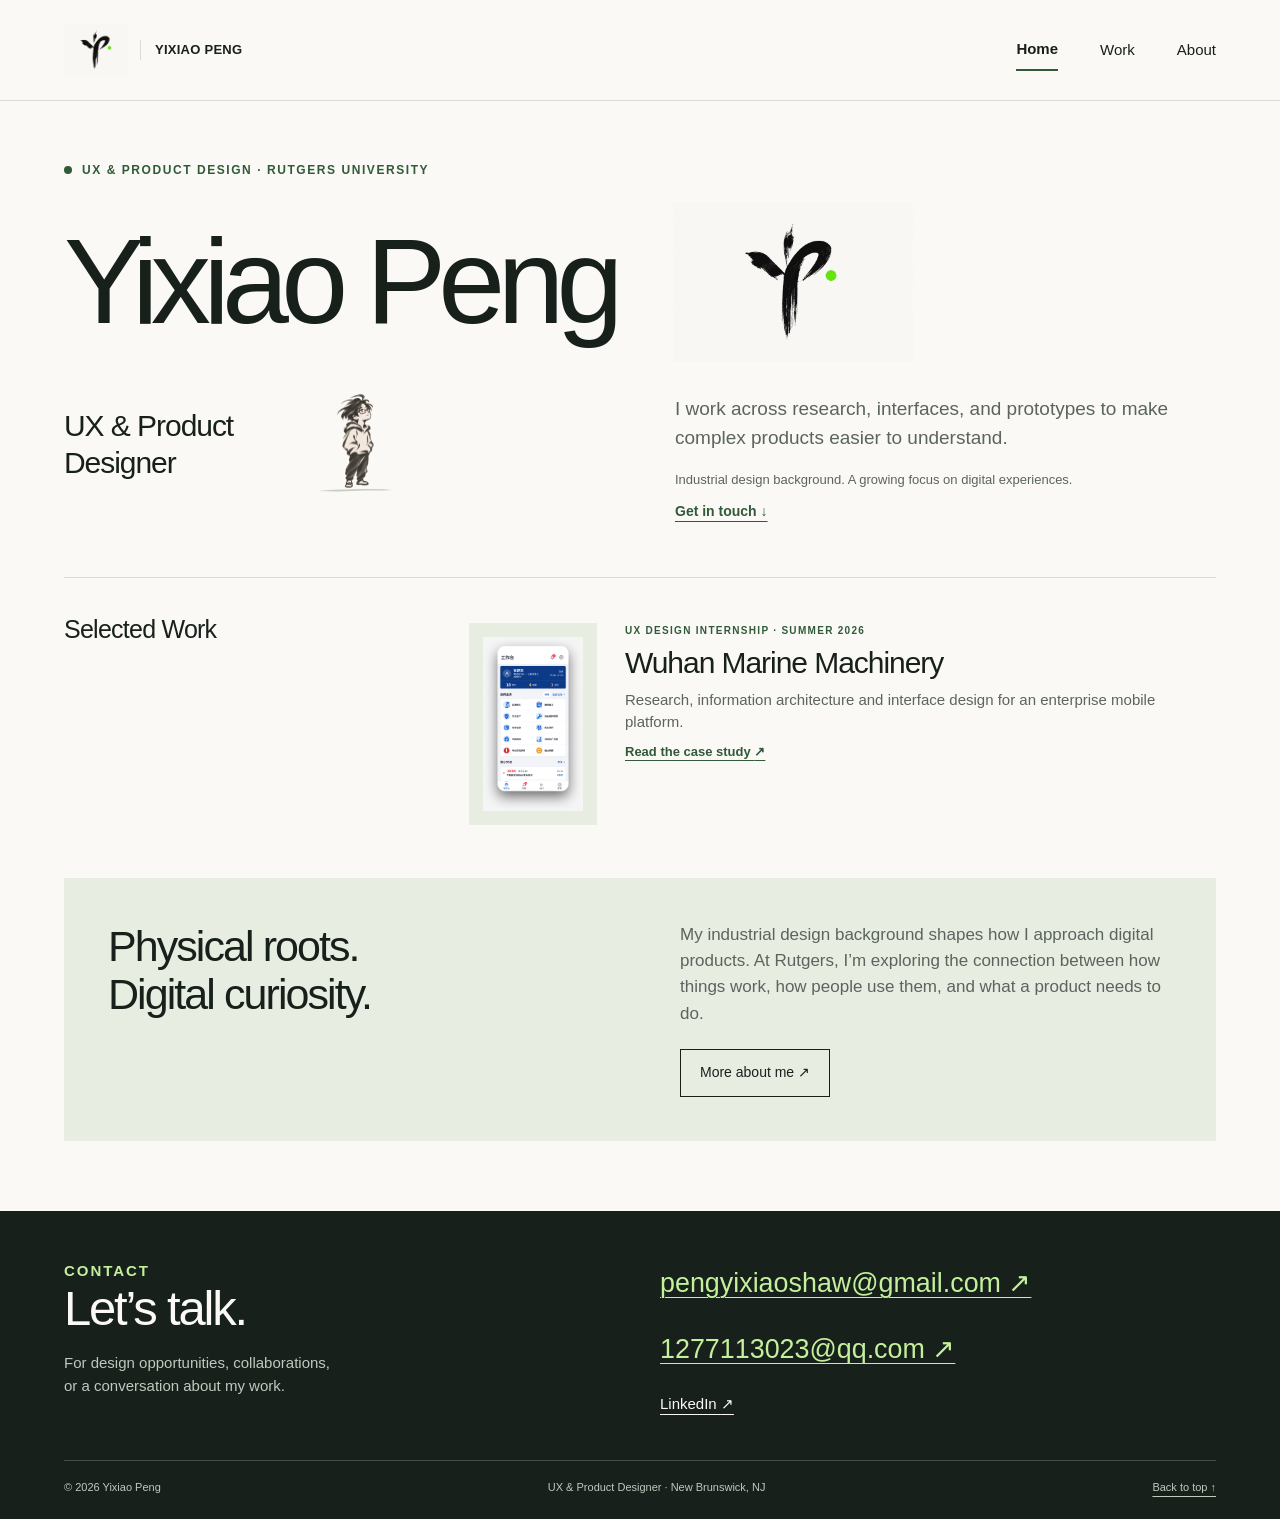
==== commit 42c21326: "Integrate approved ink character and finalize release QA" ====
--- a/index.html
+++ b/index.html
@@ -1 +1 @@
-<!doctype html><html lang="en" id="top"><head><meta charset="UTF-8"><meta name="viewport" content="width=device-width,initial-scale=1"><meta name="description" content="Yixiao Peng is a UX & Product Designer with an industrial design background, studying UX Design at Rutgers University."><meta name="theme-color" content="#faf9f6"><title>Home — Yixiao Peng</title><link rel="canonical" href="https://yixiao-peng-portfolio.vercel.app/"><meta property="og:type" content="website"><meta property="og:site_name" content="Yixiao Peng"><meta property="og:title" content="Home — Yixiao Peng"><meta property="og:description" content="Yixiao Peng is a UX &amp; Product Designer with an industrial design background, studying UX Design at Rutgers University."><meta property="og:url" content="https://yixiao-peng-portfolio.vercel.app/"><meta property="og:image" content="https://yixiao-peng-portfolio.vercel.app/assets/portfolio/yp-monogram.png"><meta property="og:image:alt" content="Yixiao Peng — YP ink monogram"><meta name="twitter:card" content="summary_large_image"><link rel="icon" href="assets/portfolio/yp-monogram.png"><link rel="stylesheet" href="styles.css"><script src="site.js" defer></script><link rel="stylesheet" href="signature-motion.css"><script src="signature-motion.js" defer></script></head><body><a class="skip" href="#main">Skip to content</a><header class="site-header"><div class="wrap header-inner"><a class="brand" href="index.html" aria-label="Yixiao Peng — Home"><img class="logo" src="assets/portfolio/yp-monogram.png" width="64" height="54" alt="YP monogram"><span>YIXIAO PENG</span></a><button class="menu-toggle" aria-expanded="false" aria-controls="primary-navigation">Menu</button><nav class="nav" id="primary-navigation" aria-label="Main navigation"><a href="index.html" aria-current="page">Home</a><a href="work.html">Work</a><a href="about.html">About</a></nav></div></header><main id="main"><div class="wrap"><section class="hero" aria-labelledby="home-title"><p class="eyebrow dot">UX & Product Design · Rutgers University</p><div class="hero-heading"><h1 id="home-title" data-signature-type>Yixiao Peng</h1><img class="hero-signature" src="assets/portfolio/yp-monogram.png" width="240" height="160" alt="" aria-hidden="true"></div><div class="hero-bottom"><p class="hero-role">UX & Product<br>Designer</p><p class="hero-intro">I work across research, interfaces, and prototypes to make complex products easier to understand.<small>Industrial design background. A growing focus on digital experiences.</small><a class="text-link" href="#contact">Get in touch ↓</a></p></div></section><section class="section work-teaser home-project" aria-labelledby="selected-work"><div class="section-head"><h2 id="selected-work" data-signature-heading>Selected Work</h2></div><a class="home-case" href="wuhan-marine-machinery.html"><span class="home-case-image"><img src="assets/wmmp/workbench.png" width="550" height="957" alt="Wuhan Marine Machinery Workbench design" loading="lazy" decoding="async"></span><span class="home-case-copy"><span class="eyebrow">UX design internship · Summer 2026</span><strong>Wuhan Marine Machinery</strong><span>Research, information architecture and interface design for an enterprise mobile platform.</span><span class="home-case-cta">Read the case study <span aria-hidden="true">↗</span></span></span></a></section><section class="pre-footer" aria-labelledby="about-preview"><div class="about-preview"><h2 id="about-preview" data-signature-heading>Physical roots.<br>Digital curiosity.</h2><div><p>My industrial design background shapes how I approach digital products. At Rutgers, I’m exploring the connection between how things work, how people use them, and what a product needs to do.</p><a class="button" href="about.html">More about me ↗</a></div></div></section></div></main><footer class="footer" id="contact"><div class="wrap"><div class="contact-layout"><div><p class="eyebrow">Contact</p><h2>Let’s talk.</h2><p>For design opportunities, collaborations,<br>or a conversation about my work.</p></div><div class="contact-links"><div class="contact-emails"><div class="contact-email"><a class="email" href="mailto:pengyixiaoshaw@gmail.com">pengyixiaoshaw@gmail.com ↗</a></div><div class="contact-email"><a class="email" href="mailto:1277113023@qq.com">1277113023@qq.com ↗</a></div></div><a class="linkedin" href="https://www.linkedin.com/in/yixiao-peng/" target="_blank" rel="noopener noreferrer">LinkedIn <span aria-hidden="true">↗</span><span class="visually-hidden"> (opens in a new tab)</span></a></div></div><div class="footer-meta"><span>© 2026 Yixiao Peng</span><span>UX & Product Designer · New Brunswick, NJ</span><a href="#top">Back to top ↑</a></div></div></footer></body></html>+<!doctype html><html lang="en" id="top"><head><meta charset="UTF-8"><meta name="viewport" content="width=device-width,initial-scale=1"><meta name="description" content="Yixiao Peng is a UX & Product Designer with an industrial design background, studying UX Design at Rutgers University."><meta name="theme-color" content="#faf9f6"><title>Home — Yixiao Peng</title><link rel="canonical" href="https://yixiao-peng-portfolio.vercel.app/"><meta property="og:type" content="website"><meta property="og:site_name" content="Yixiao Peng"><meta property="og:title" content="Home — Yixiao Peng"><meta property="og:description" content="Yixiao Peng is a UX &amp; Product Designer with an industrial design background, studying UX Design at Rutgers University."><meta property="og:url" content="https://yixiao-peng-portfolio.vercel.app/"><meta property="og:image" content="https://yixiao-peng-portfolio.vercel.app/assets/portfolio/yp-monogram.png"><meta property="og:image:alt" content="Yixiao Peng — YP ink monogram"><meta name="twitter:card" content="summary_large_image"><link rel="icon" href="assets/portfolio/yp-monogram.png"><link rel="stylesheet" href="styles.css"><script src="site.js" defer></script><link rel="stylesheet" href="signature-motion.css"><script src="signature-motion.js" defer></script><link rel="stylesheet" href="ink-character.css"><script src="ink-character.js" defer></script></head><body><a class="skip" href="#main">Skip to content</a><header class="site-header"><div class="wrap header-inner"><a class="brand" href="index.html" aria-label="Yixiao Peng — Home"><img class="logo" src="assets/portfolio/yp-monogram.png" width="64" height="54" alt="YP monogram"><span>YIXIAO PENG</span></a><button class="menu-toggle" aria-expanded="false" aria-controls="primary-navigation">Menu</button><nav class="nav" id="primary-navigation" aria-label="Main navigation"><a href="index.html" aria-current="page">Home</a><a href="work.html">Work</a><a href="about.html">About</a></nav></div></header><main id="main"><div class="wrap"><section class="hero" aria-labelledby="home-title"><p class="eyebrow dot">UX & Product Design · Rutgers University</p><div class="hero-heading"><h1 id="home-title" data-signature-type>Yixiao Peng</h1><img class="hero-signature" src="assets/portfolio/yp-monogram.png" width="240" height="160" alt="" aria-hidden="true"></div><div class="hero-bottom"><div class="ink-home-line"><p class="hero-role">UX & Product<br>Designer</p><button class="ink-home-button" type="button" aria-label="Make the ink character jump" disabled><span class="ink-actor ink-home" data-ink-actor="home" data-pose="idle" aria-hidden="true"><span class="ink-plate"><img src="assets/portfolio/ink/idle.webp" width="296" height="760" alt="" aria-hidden="true" decoding="async" draggable="false"></span></span></button></div><p class="hero-intro">I work across research, interfaces, and prototypes to make complex products easier to understand.<small>Industrial design background. A growing focus on digital experiences.</small><a class="text-link" href="#contact">Get in touch ↓</a></p></div></section><section class="section work-teaser home-project" aria-labelledby="selected-work"><div class="section-head"><h2 id="selected-work" data-signature-heading>Selected Work</h2></div><a class="home-case" href="wuhan-marine-machinery.html"><span class="home-case-image"><img src="assets/wmmp/workbench.png" width="550" height="957" alt="Wuhan Marine Machinery Workbench design" loading="lazy" decoding="async"></span><span class="home-case-copy"><span class="eyebrow">UX design internship · Summer 2026</span><strong>Wuhan Marine Machinery</strong><span>Research, information architecture and interface design for an enterprise mobile platform.</span><span class="home-case-cta">Read the case study <span aria-hidden="true">↗</span></span></span></a></section><section class="pre-footer" aria-labelledby="about-preview"><div class="about-preview"><h2 id="about-preview" data-signature-heading>Physical roots.<br>Digital curiosity.</h2><div><p>My industrial design background shapes how I approach digital products. At Rutgers, I’m exploring the connection between how things work, how people use them, and what a product needs to do.</p><a class="button" href="about.html">More about me ↗</a></div></div></section></div></main><footer class="footer" id="contact"><div class="wrap"><div class="contact-layout"><div><p class="eyebrow">Contact</p><h2>Let’s talk.</h2><p>For design opportunities, collaborations,<br>or a conversation about my work.</p></div><div class="contact-links"><div class="contact-emails"><div class="contact-email"><a class="email" href="mailto:pengyixiaoshaw@gmail.com">pengyixiaoshaw@gmail.com ↗</a></div><div class="contact-email"><a class="email" href="mailto:1277113023@qq.com">1277113023@qq.com ↗</a></div></div><a class="linkedin" href="https://www.linkedin.com/in/yixiao-peng/" target="_blank" rel="noopener noreferrer">LinkedIn <span aria-hidden="true">↗</span><span class="visually-hidden"> (opens in a new tab)</span></a></div></div><div class="footer-meta"><span>© 2026 Yixiao Peng</span><span>UX & Product Designer · New Brunswick, NJ</span><a href="#top">Back to top ↑</a></div></div></footer></body></html>
--- a/ink-character.css
+++ b/ink-character.css
@@ -0,0 +1,175 @@
+/* Complete paintings move inside reserved editorial space. */
+.ink-actor {
+  --ink-size: 90px;
+  position: relative;
+  display: block;
+  width: var(--ink-size);
+  height: var(--ink-size);
+  flex: 0 0 var(--ink-size);
+  pointer-events: none;
+  user-select: none;
+  isolation: isolate;
+}
+.ink-plate {
+  position: absolute;
+  inset: 0;
+  transform: translate(var(--ink-lean, 0px), var(--ink-rise, 0px)) rotate(var(--ink-tilt, 0deg));
+  transform-origin: 50% 88%;
+  transition: transform var(--motion-standard, 220ms) var(--motion-ease, ease);
+}
+.ink-plate img {
+  position: absolute;
+  inset: 0;
+  margin: auto;
+  display: block;
+  width: 100%;
+  height: 100%;
+  object-fit: contain;
+  object-position: center bottom;
+}
+
+.ink-home-line {
+  display: flex;
+  align-items: center;
+  gap: clamp(24px, 5.2vw, 74px);
+}
+.ink-home-button {
+  min-width: 48px;
+  min-height: 48px;
+  padding: 0 8px 6px;
+  position: relative;
+  background: none;
+  border: 0;
+}
+.ink-home-button:not(:disabled) { cursor: pointer; }
+.ink-home-button:focus-visible { outline-offset: 4px; }
+.ink-home { --ink-size: clamp(68px, 7.4vw, 108px); }
+.ink-home .ink-plate { transition-duration: 250ms; }
+.ink-home[data-pose="jump"] .ink-plate { --ink-rise: -11px; --ink-tilt: -2deg; }
+.ink-home-button::before,
+.ink-home-button::after,
+.ink-coming::after {
+  content: "";
+  position: absolute;
+  pointer-events: none;
+  inset: auto 16% 2px 16%;
+  height: 4px;
+  background: #315a397a;
+  clip-path: polygon(0 68%, 21% 36%, 63% 18%, 99% 25%, 88% 42%, 100% 54%, 65% 55%, 27% 78%);
+}
+.ink-home-button::before { opacity: .55; }
+.ink-home-button::after,
+.ink-coming::after {
+  opacity: 0;
+  transform: scaleX(.7);
+  transition: opacity var(--motion-standard, 220ms) ease, transform var(--motion-standard, 220ms) ease;
+}
+.ink-home-button:has([data-pose="jump"])::after { opacity: .76; transform: scaleX(1.12); }
+
+.ink-work-line {
+  display: flex;
+  gap: 16px;
+  align-items: end;
+  flex-wrap: wrap;
+}
+.ink-work { --ink-size: 54px; }
+.ink-work .ink-plate img { transform: scaleX(-1); }
+.ink-work[data-pose="walk"] .ink-plate { --ink-lean: -6px; }
+
+/* The scene lands on a short seam extended inward from the card's right edge. */
+.coming-exhibit .ink-coming {
+  --ink-size: clamp(57px, 7vw, 96px);
+  --ink-card-gutter: 14px;
+  position: absolute;
+  inset: 16px var(--ink-card-gutter) auto auto;
+  z-index: 2;
+}
+.ink-coming::before {
+  content: "";
+  position: absolute;
+  inset: auto calc(-1 * var(--ink-card-gutter)) -3px 1%;
+  height: 5px;
+  background: #315a395e;
+  clip-path: polygon(0 72%, 14% 47%, 47% 35%, 77% 22%, 100% 20%, 100% 59%, 73% 60%, 35% 65%, 12% 78%);
+}
+.ink-coming img[src$="/sleep.webp"] { height: 75%; top: auto; }
+.ink-coming img[src$="/sit.webp"] { height: 84%; top: auto; }
+.ink-coming[data-pose="surprise"] .ink-plate { --ink-rise: -4px; --ink-tilt: 1.5deg; }
+.ink-coming::after {
+  inset: auto 4% -5px 13%;
+  height: 7px;
+  background: #315a3988;
+  clip-path: polygon(0 70%, 11% 53%, 35% 40%, 66% 32%, 96% 30%, 72% 47%, 87% 55%, 48% 58%, 26% 75%);
+}
+.ink-coming[data-pose="surprise"]::after { animation: ink-card-accent 340ms var(--motion-ease, ease) both; }
+@keyframes ink-card-accent {
+  0% { opacity: 0; transform: scaleX(.62); }
+  24% { opacity: .75; }
+  100% { opacity: 0; transform: scaleX(1.12); }
+}
+.coming-exhibit .coming-trigger {
+  inset: auto auto 26px 28px;
+  padding: 0;
+  min-height: 44px;
+  align-items: center;
+  z-index: 3;
+}
+.coming-exhibit .coming-trigger > span:last-child { display: none; }
+.coming-exhibit .coming-trigger:focus-visible { outline-offset: 3px; }
+.coming-exhibit .coming-message { padding-inline-end: calc(clamp(57px, 7vw, 96px) + 40px); }
+.coming-exhibit .coming-art > span { max-inline-size: calc(100% - 27px); }
+
+/* The route and the climber share the same SVG coordinate space. */
+.ink-interest-side {
+  display: grid;
+  grid-template-columns: minmax(0, 1fr) minmax(104px, 36%);
+  gap: 14px;
+  align-items: start;
+  min-width: 0;
+}
+.ink-climb-rail {
+  position: relative;
+  min-height: 252px;
+  isolation: isolate;
+  pointer-events: none;
+}
+.ink-climb-brush, .ink-climb-anchor {
+  position: absolute;
+  inset: 0;
+  width: 100%;
+  height: 100%;
+}
+.ink-climb-brush { display: block; color: var(--green, #315a39); }
+.ink-climb-guide { opacity: .21; }
+.ink-climb-trace { opacity: .64; }
+.ink-climb-anchor { transform: translate(var(--climb-x, 21.33%), var(--climb-y, 95%)); }
+.ink-about {
+  --ink-size: clamp(98px, 9.3vw, 137px);
+  position: absolute;
+  inset: 0 auto auto 0;
+  transform: translate(-43%, -100%);
+}
+.ink-about .ink-plate { transition: none; }
+.ink-about img[src$="/sit.webp"] { height: 67%; top: auto; }
+@media (max-width: 1000px) {
+  .ink-interest-side { column-gap: 8px; }
+  .ink-climb-rail { min-height: 211px; }
+  .ink-about { --ink-size: clamp(83px, 10.8vw, 108px); }
+}
+@media (max-width: 680px) {
+  .ink-home-line { justify-content: space-between; max-width: 370px; padding-inline-end: 13px; }
+  .ink-home { --ink-size: 67px; }
+  .ink-work { --ink-size: 48px; }
+  .ink-work-line { gap: 12px; }
+  .coming-exhibit .ink-coming { --ink-size: 57px; --ink-card-gutter: 12px; inset-block-start: 12px; }
+  .coming-exhibit .coming-trigger { inset: auto auto 19px 18px; }
+  .coming-exhibit .coming-message { padding-inline-end: 84px; }
+  .ink-interest-side { grid-template-columns: minmax(0, 1fr) minmax(88px, 42%); }
+  .ink-climb-rail { min-height: 174px; }
+  .ink-about { --ink-size: 79px; }
+}
+@media (prefers-reduced-motion: reduce) {
+  .ink-plate, .ink-home-button::after, .ink-coming::after { transition: none; }
+  .ink-plate { transform: none; }
+  .ink-coming[data-pose="surprise"]::after { animation: none; }
+}
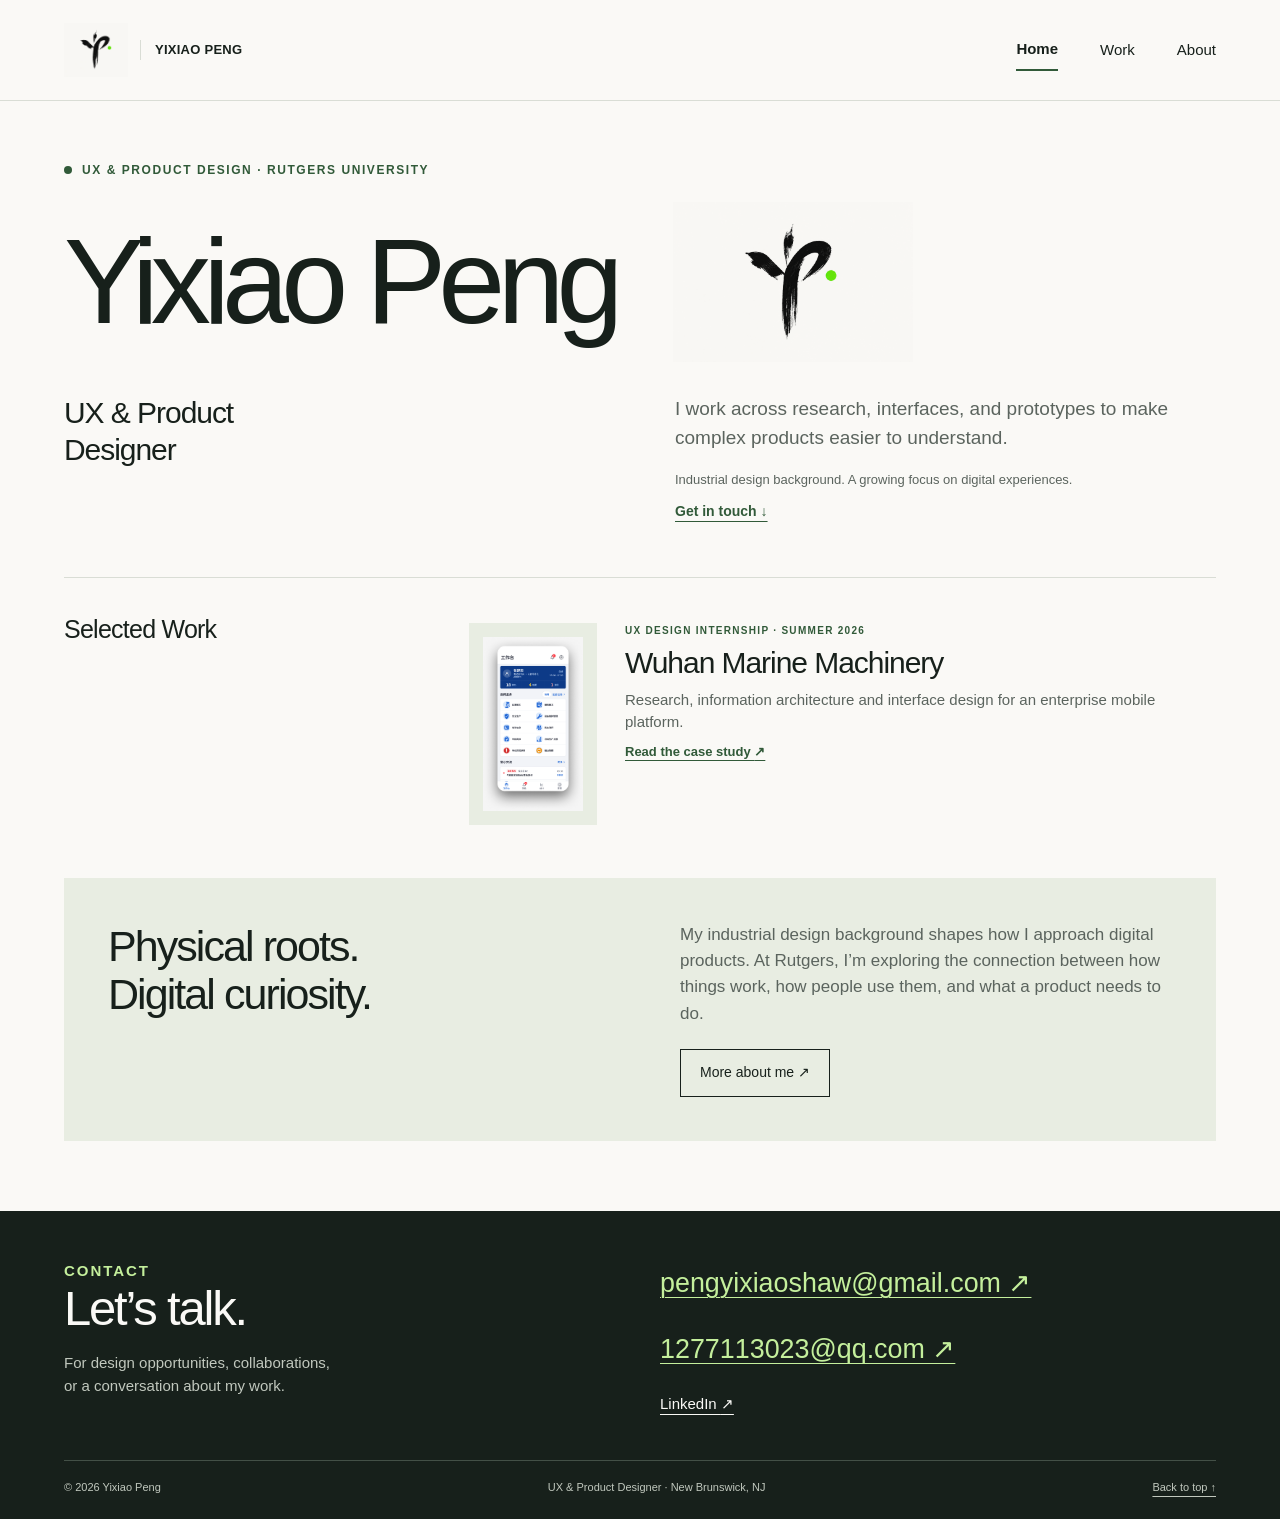
==== commit b9aa8ae0: "Ship the ink climber journey and chapter walk" ====
--- a/index.html
+++ b/index.html
@@ -1 +1 @@
-<!doctype html><html lang="en" id="top"><head><meta charset="UTF-8"><meta name="viewport" content="width=device-width,initial-scale=1"><meta name="description" content="Yixiao Peng is a UX & Product Designer with an industrial design background, studying UX Design at Rutgers University."><meta name="theme-color" content="#faf9f6"><title>Home — Yixiao Peng</title><link rel="canonical" href="https://yixiao-peng-portfolio.vercel.app/"><meta property="og:type" content="website"><meta property="og:site_name" content="Yixiao Peng"><meta property="og:title" content="Home — Yixiao Peng"><meta property="og:description" content="Yixiao Peng is a UX &amp; Product Designer with an industrial design background, studying UX Design at Rutgers University."><meta property="og:url" content="https://yixiao-peng-portfolio.vercel.app/"><meta property="og:image" content="https://yixiao-peng-portfolio.vercel.app/assets/portfolio/yp-monogram.png"><meta property="og:image:alt" content="Yixiao Peng — YP ink monogram"><meta name="twitter:card" content="summary_large_image"><link rel="icon" href="assets/portfolio/yp-monogram.png"><link rel="stylesheet" href="styles.css"><script src="site.js" defer></script><link rel="stylesheet" href="signature-motion.css"><script src="signature-motion.js" defer></script><link rel="stylesheet" href="ink-character.css"><script src="ink-character.js" defer></script></head><body><a class="skip" href="#main">Skip to content</a><header class="site-header"><div class="wrap header-inner"><a class="brand" href="index.html" aria-label="Yixiao Peng — Home"><img class="logo" src="assets/portfolio/yp-monogram.png" width="64" height="54" alt="YP monogram"><span>YIXIAO PENG</span></a><button class="menu-toggle" aria-expanded="false" aria-controls="primary-navigation">Menu</button><nav class="nav" id="primary-navigation" aria-label="Main navigation"><a href="index.html" aria-current="page">Home</a><a href="work.html">Work</a><a href="about.html">About</a></nav></div></header><main id="main"><div class="wrap"><section class="hero" aria-labelledby="home-title"><p class="eyebrow dot">UX & Product Design · Rutgers University</p><div class="hero-heading"><h1 id="home-title" data-signature-type>Yixiao Peng</h1><img class="hero-signature" src="assets/portfolio/yp-monogram.png" width="240" height="160" alt="" aria-hidden="true"></div><div class="hero-bottom"><div class="ink-home-line"><p class="hero-role">UX & Product<br>Designer</p><button class="ink-home-button" type="button" aria-label="Make the ink character jump" disabled><span class="ink-actor ink-home" data-ink-actor="home" data-pose="idle" aria-hidden="true"><span class="ink-plate"><img src="assets/portfolio/ink/idle.webp" width="296" height="760" alt="" aria-hidden="true" decoding="async" draggable="false"></span></span></button></div><p class="hero-intro">I work across research, interfaces, and prototypes to make complex products easier to understand.<small>Industrial design background. A growing focus on digital experiences.</small><a class="text-link" href="#contact">Get in touch ↓</a></p></div></section><section class="section work-teaser home-project" aria-labelledby="selected-work"><div class="section-head"><h2 id="selected-work" data-signature-heading>Selected Work</h2></div><a class="home-case" href="wuhan-marine-machinery.html"><span class="home-case-image"><img src="assets/wmmp/workbench.png" width="550" height="957" alt="Wuhan Marine Machinery Workbench design" loading="lazy" decoding="async"></span><span class="home-case-copy"><span class="eyebrow">UX design internship · Summer 2026</span><strong>Wuhan Marine Machinery</strong><span>Research, information architecture and interface design for an enterprise mobile platform.</span><span class="home-case-cta">Read the case study <span aria-hidden="true">↗</span></span></span></a></section><section class="pre-footer" aria-labelledby="about-preview"><div class="about-preview"><h2 id="about-preview" data-signature-heading>Physical roots.<br>Digital curiosity.</h2><div><p>My industrial design background shapes how I approach digital products. At Rutgers, I’m exploring the connection between how things work, how people use them, and what a product needs to do.</p><a class="button" href="about.html">More about me ↗</a></div></div></section></div></main><footer class="footer" id="contact"><div class="wrap"><div class="contact-layout"><div><p class="eyebrow">Contact</p><h2>Let’s talk.</h2><p>For design opportunities, collaborations,<br>or a conversation about my work.</p></div><div class="contact-links"><div class="contact-emails"><div class="contact-email"><a class="email" href="mailto:pengyixiaoshaw@gmail.com">pengyixiaoshaw@gmail.com ↗</a></div><div class="contact-email"><a class="email" href="mailto:1277113023@qq.com">1277113023@qq.com ↗</a></div></div><a class="linkedin" href="https://www.linkedin.com/in/yixiao-peng/" target="_blank" rel="noopener noreferrer">LinkedIn <span aria-hidden="true">↗</span><span class="visually-hidden"> (opens in a new tab)</span></a></div></div><div class="footer-meta"><span>© 2026 Yixiao Peng</span><span>UX & Product Designer · New Brunswick, NJ</span><a href="#top">Back to top ↑</a></div></div></footer></body></html>+<!doctype html><html lang="en" id="top"><head><meta charset="UTF-8"><meta name="viewport" content="width=device-width,initial-scale=1"><meta name="description" content="Yixiao Peng is a UX & Product Designer with an industrial design background, studying UX Design at Rutgers University."><meta name="theme-color" content="#faf9f6"><title>Home — Yixiao Peng</title><link rel="canonical" href="https://yixiao-peng-portfolio.vercel.app/"><meta property="og:type" content="website"><meta property="og:site_name" content="Yixiao Peng"><meta property="og:title" content="Home — Yixiao Peng"><meta property="og:description" content="Yixiao Peng is a UX &amp; Product Designer with an industrial design background, studying UX Design at Rutgers University."><meta property="og:url" content="https://yixiao-peng-portfolio.vercel.app/"><meta property="og:image" content="https://yixiao-peng-portfolio.vercel.app/assets/portfolio/yp-monogram.png"><meta property="og:image:alt" content="Yixiao Peng — YP ink monogram"><meta name="twitter:card" content="summary_large_image"><link rel="icon" href="assets/portfolio/yp-monogram.png"><link rel="stylesheet" href="styles.css"><script src="site.js" defer></script><link rel="stylesheet" href="signature-motion.css"><script src="signature-motion.js" defer></script></head><body><a class="skip" href="#main">Skip to content</a><header class="site-header"><div class="wrap header-inner"><a class="brand" href="index.html" aria-label="Yixiao Peng — Home"><img class="logo" src="assets/portfolio/yp-monogram.png" width="64" height="54" alt="YP monogram"><span>YIXIAO PENG</span></a><button class="menu-toggle" aria-expanded="false" aria-controls="primary-navigation">Menu</button><nav class="nav" id="primary-navigation" aria-label="Main navigation"><a href="index.html" aria-current="page">Home</a><a href="work.html">Work</a><a href="about.html">About</a></nav></div></header><main id="main"><div class="wrap"><section class="hero" aria-labelledby="home-title"><p class="eyebrow dot">UX & Product Design · Rutgers University</p><div class="hero-heading"><h1 id="home-title" data-signature-type>Yixiao Peng</h1><img class="hero-signature" src="assets/portfolio/yp-monogram.png" width="240" height="160" alt="" aria-hidden="true"></div><div class="hero-bottom"><p class="hero-role">UX & Product<br>Designer</p><p class="hero-intro">I work across research, interfaces, and prototypes to make complex products easier to understand.<small>Industrial design background. A growing focus on digital experiences.</small><a class="text-link" href="#contact">Get in touch ↓</a></p></div></section><section class="section work-teaser home-project" aria-labelledby="selected-work"><div class="section-head"><h2 id="selected-work" data-signature-heading>Selected Work</h2></div><a class="home-case" href="wuhan-marine-machinery.html"><span class="home-case-image"><img src="assets/wmmp/workbench.png" width="550" height="957" alt="Wuhan Marine Machinery Workbench design" loading="lazy" decoding="async"></span><span class="home-case-copy"><span class="eyebrow">UX design internship · Summer 2026</span><strong>Wuhan Marine Machinery</strong><span>Research, information architecture and interface design for an enterprise mobile platform.</span><span class="home-case-cta">Read the case study <span aria-hidden="true">↗</span></span></span></a></section><section class="pre-footer" aria-labelledby="about-preview"><div class="about-preview"><h2 id="about-preview" data-signature-heading>Physical roots.<br>Digital curiosity.</h2><div><p>My industrial design background shapes how I approach digital products. At Rutgers, I’m exploring the connection between how things work, how people use them, and what a product needs to do.</p><a class="button" href="about.html">More about me ↗</a></div></div></section></div></main><footer class="footer" id="contact"><div class="wrap"><div class="contact-layout"><div><p class="eyebrow">Contact</p><h2>Let’s talk.</h2><p>For design opportunities, collaborations,<br>or a conversation about my work.</p></div><div class="contact-links"><div class="contact-emails"><div class="contact-email"><a class="email" href="mailto:pengyixiaoshaw@gmail.com">pengyixiaoshaw@gmail.com ↗</a></div><div class="contact-email"><a class="email" href="mailto:1277113023@qq.com">1277113023@qq.com ↗</a></div></div><a class="linkedin" href="https://www.linkedin.com/in/yixiao-peng/" target="_blank" rel="noopener noreferrer">LinkedIn <span aria-hidden="true">↗</span><span class="visually-hidden"> (opens in a new tab)</span></a></div></div><div class="footer-meta"><span>© 2026 Yixiao Peng</span><span>UX & Product Designer · New Brunswick, NJ</span><a href="#top">Back to top ↑</a></div></div></footer></body></html>
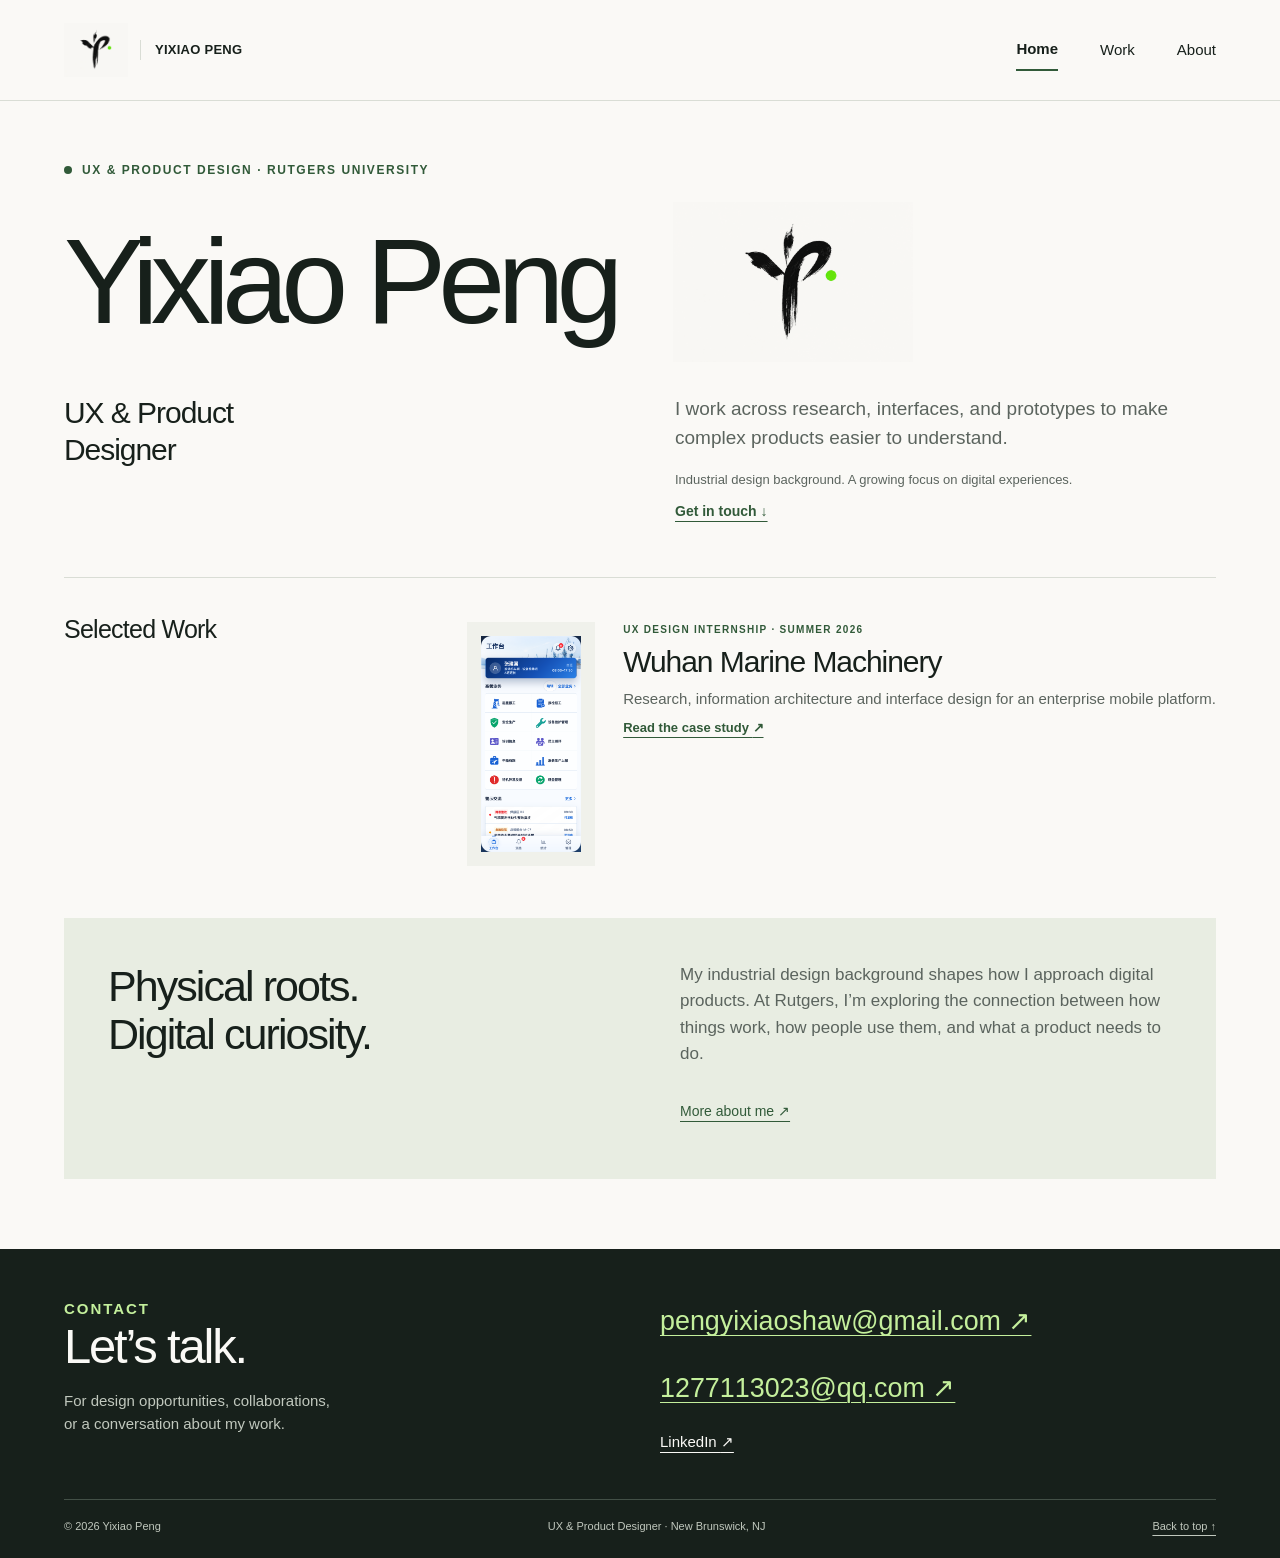
==== commit 752961b4: "Show the final WMMP handoff throughout the portfolio" ====
--- a/index.html
+++ b/index.html
@@ -1 +1 @@
-<!doctype html><html lang="en" id="top"><head><meta charset="UTF-8"><meta name="viewport" content="width=device-width,initial-scale=1"><meta name="description" content="Yixiao Peng is a UX & Product Designer with an industrial design background, studying UX Design at Rutgers University."><meta name="theme-color" content="#faf9f6"><title>Home — Yixiao Peng</title><link rel="canonical" href="https://yixiao-peng-portfolio.vercel.app/"><meta property="og:type" content="website"><meta property="og:site_name" content="Yixiao Peng"><meta property="og:title" content="Home — Yixiao Peng"><meta property="og:description" content="Yixiao Peng is a UX &amp; Product Designer with an industrial design background, studying UX Design at Rutgers University."><meta property="og:url" content="https://yixiao-peng-portfolio.vercel.app/"><meta property="og:image" content="https://yixiao-peng-portfolio.vercel.app/assets/portfolio/yp-monogram.png"><meta property="og:image:alt" content="Yixiao Peng — YP ink monogram"><meta name="twitter:card" content="summary_large_image"><link rel="icon" href="assets/portfolio/yp-monogram.png"><link rel="stylesheet" href="styles.css"><script src="site.js" defer></script><link rel="stylesheet" href="signature-motion.css"><script src="signature-motion.js" defer></script></head><body><a class="skip" href="#main">Skip to content</a><header class="site-header"><div class="wrap header-inner"><a class="brand" href="index.html" aria-label="Yixiao Peng — Home"><img class="logo" src="assets/portfolio/yp-monogram.png" width="64" height="54" alt="YP monogram"><span>YIXIAO PENG</span></a><button class="menu-toggle" aria-expanded="false" aria-controls="primary-navigation">Menu</button><nav class="nav" id="primary-navigation" aria-label="Main navigation"><a href="index.html" aria-current="page">Home</a><a href="work.html">Work</a><a href="about.html">About</a></nav></div></header><main id="main"><div class="wrap"><section class="hero" aria-labelledby="home-title"><p class="eyebrow dot">UX & Product Design · Rutgers University</p><div class="hero-heading"><h1 id="home-title" data-signature-type>Yixiao Peng</h1><img class="hero-signature" src="assets/portfolio/yp-monogram.png" width="240" height="160" alt="" aria-hidden="true"></div><div class="hero-bottom"><p class="hero-role">UX & Product<br>Designer</p><p class="hero-intro">I work across research, interfaces, and prototypes to make complex products easier to understand.<small>Industrial design background. A growing focus on digital experiences.</small><a class="text-link" href="#contact">Get in touch ↓</a></p></div></section><section class="section work-teaser home-project" aria-labelledby="selected-work"><div class="section-head"><h2 id="selected-work" data-signature-heading>Selected Work</h2></div><a class="home-case" href="wuhan-marine-machinery.html"><span class="home-case-image"><img src="assets/wmmp/workbench.png" width="550" height="957" alt="Wuhan Marine Machinery Workbench design" loading="lazy" decoding="async"></span><span class="home-case-copy"><span class="eyebrow">UX design internship · Summer 2026</span><strong>Wuhan Marine Machinery</strong><span>Research, information architecture and interface design for an enterprise mobile platform.</span><span class="home-case-cta">Read the case study <span aria-hidden="true">↗</span></span></span></a></section><section class="pre-footer" aria-labelledby="about-preview"><div class="about-preview"><h2 id="about-preview" data-signature-heading>Physical roots.<br>Digital curiosity.</h2><div><p>My industrial design background shapes how I approach digital products. At Rutgers, I’m exploring the connection between how things work, how people use them, and what a product needs to do.</p><a class="button" href="about.html">More about me ↗</a></div></div></section></div></main><footer class="footer" id="contact"><div class="wrap"><div class="contact-layout"><div><p class="eyebrow">Contact</p><h2>Let’s talk.</h2><p>For design opportunities, collaborations,<br>or a conversation about my work.</p></div><div class="contact-links"><div class="contact-emails"><div class="contact-email"><a class="email" href="mailto:pengyixiaoshaw@gmail.com">pengyixiaoshaw@gmail.com ↗</a></div><div class="contact-email"><a class="email" href="mailto:1277113023@qq.com">1277113023@qq.com ↗</a></div></div><a class="linkedin" href="https://www.linkedin.com/in/yixiao-peng/" target="_blank" rel="noopener noreferrer">LinkedIn <span aria-hidden="true">↗</span><span class="visually-hidden"> (opens in a new tab)</span></a></div></div><div class="footer-meta"><span>© 2026 Yixiao Peng</span><span>UX & Product Designer · New Brunswick, NJ</span><a href="#top">Back to top ↑</a></div></div></footer></body></html>+<!doctype html><html lang="en" id="top"><head><meta charset="UTF-8"><meta name="viewport" content="width=device-width,initial-scale=1"><meta name="description" content="Yixiao Peng is a UX & Product Designer with an industrial design background, studying UX Design at Rutgers University."><meta name="theme-color" content="#faf9f6"><title>Home — Yixiao Peng</title><link rel="canonical" href="https://yixiao-peng-portfolio.vercel.app/"><meta property="og:type" content="website"><meta property="og:site_name" content="Yixiao Peng"><meta property="og:title" content="Home — Yixiao Peng"><meta property="og:description" content="Yixiao Peng is a UX &amp; Product Designer with an industrial design background, studying UX Design at Rutgers University."><meta property="og:url" content="https://yixiao-peng-portfolio.vercel.app/"><meta property="og:image" content="https://yixiao-peng-portfolio.vercel.app/assets/portfolio/yp-monogram.png"><meta property="og:image:alt" content="Yixiao Peng — YP ink monogram"><meta name="twitter:card" content="summary_large_image"><link rel="icon" href="assets/portfolio/yp-monogram.png"><link rel="stylesheet" href="styles.css"><script src="site.js" defer></script><link rel="stylesheet" href="signature-motion.css"><script src="signature-motion.js" defer></script></head><body><a class="skip" href="#main">Skip to content</a><header class="site-header"><div class="wrap header-inner"><a class="brand" href="index.html" aria-label="Yixiao Peng — Home"><img class="logo" src="assets/portfolio/yp-monogram.png" width="64" height="54" alt="YP monogram"><span>YIXIAO PENG</span></a><button class="menu-toggle" aria-expanded="false" aria-controls="primary-navigation">Menu</button><nav class="nav" id="primary-navigation" aria-label="Main navigation"><a href="index.html" aria-current="page">Home</a><a href="work.html">Work</a><a href="about.html">About</a></nav></div></header><main id="main"><div class="wrap"><section class="hero" aria-labelledby="home-title"><p class="eyebrow dot">UX & Product Design · Rutgers University</p><div class="hero-heading"><h1 id="home-title" data-signature-type>Yixiao Peng</h1><img class="hero-signature" src="assets/portfolio/yp-monogram.png" width="240" height="160" alt="" aria-hidden="true"></div><div class="hero-bottom"><p class="hero-role">UX & Product<br>Designer</p><p class="hero-intro">I work across research, interfaces, and prototypes to make complex products easier to understand.<small>Industrial design background. A growing focus on digital experiences.</small><a class="text-link" href="#contact">Get in touch ↓</a></p></div></section><section class="section work-teaser home-project" aria-labelledby="selected-work"><div class="section-head"><h2 id="selected-work" data-signature-heading>Selected Work</h2></div><a class="home-case" href="wuhan-marine-machinery.html"><span class="home-case-image"><img src="assets/wmmp/r6-workbench.png" width="780" height="1688" alt="Final handoff: Workbench screen" loading="lazy" decoding="async"></span><span class="home-case-copy"><span class="eyebrow">UX design internship · Summer 2026</span><strong>Wuhan Marine Machinery</strong><span>Research, information architecture and interface design for an enterprise mobile platform.</span><span class="home-case-cta">Read the case study <span aria-hidden="true">↗</span></span></span></a></section><section class="pre-footer" aria-labelledby="about-preview"><div class="about-preview"><h2 id="about-preview" data-signature-heading>Physical roots.<br>Digital curiosity.</h2><div><p>My industrial design background shapes how I approach digital products. At Rutgers, I’m exploring the connection between how things work, how people use them, and what a product needs to do.</p><a class="button" href="about.html">More about me ↗</a></div></div></section></div></main><footer class="footer" id="contact"><div class="wrap"><div class="contact-layout"><div><p class="eyebrow">Contact</p><h2>Let’s talk.</h2><p>For design opportunities, collaborations,<br>or a conversation about my work.</p></div><div class="contact-links"><div class="contact-emails"><div class="contact-email"><a class="email" href="mailto:pengyixiaoshaw@gmail.com">pengyixiaoshaw@gmail.com ↗</a></div><div class="contact-email"><a class="email" href="mailto:1277113023@qq.com">1277113023@qq.com ↗</a></div></div><a class="linkedin" href="https://www.linkedin.com/in/yixiao-peng/" target="_blank" rel="noopener noreferrer">LinkedIn <span aria-hidden="true">↗</span><span class="visually-hidden"> (opens in a new tab)</span></a></div></div><div class="footer-meta"><span>© 2026 Yixiao Peng</span><span>UX & Product Designer · New Brunswick, NJ</span><a href="#top">Back to top ↑</a></div></div></footer></body></html>
--- a/styles.css
+++ b/styles.css
@@ -24,7 +24,7 @@
 /* A single existing project makes the landing page a useful entry into the work. */
 .work-teaser.home-project{align-items:start;gap:48px;padding-block:32px 40px}
 .work-teaser.home-project>.section-head{flex-shrink:0}
-.home-case{display:flex;gap:24px;max-width:680px;text-decoration:none;padding:12px;min-width:0;border:1px solid transparent;transition:background-color var(--motion-fast) var(--motion-ease),border-color var(--motion-fast) var(--motion-ease)}
+.home-case{display:flex;gap:24px;max-width:680px;text-decoration:none;padding:12px;min-width:0}
 .home-case-image{background:var(--sage);padding:12px;flex:0 0 96px;align-self:start}
 .home-case-image img{width:72px;height:auto}
 .home-case-copy{display:flex;flex-direction:column;align-items:start;gap:8px;min-width:0}
@@ -34,7 +34,6 @@
 .home-case-cta{font-size:13px;font-weight:600;color:var(--green);text-decoration:underline;text-underline-offset:4px}
 .home-case:focus-visible{outline-offset:3px}
 .experience-case{margin-top:12px;color:var(--green);min-height:44px;padding-block:10px}
-@media(hover:hover){.home-case:hover{background:var(--sage);border-color:var(--line)}}
 @media(max-width:760px){.work-teaser.home-project{flex-direction:column;gap:18px}.home-case{width:100%;padding:8px 0;gap:18px}.home-case-copy strong{font-size:24px}.home-case-image{flex-basis:82px;padding:10px}.home-case-image img{width:62px}.home-case-copy .eyebrow{font-size:9px}.home-case-copy>span:not(.eyebrow):not(.home-case-cta){font-size:14px}}
 .about-page .page-title{padding-bottom:48px}
 .about-page .split-section{gap:84px;padding-block:40px}
@@ -73,7 +72,6 @@
   color:var(--muted); text-decoration:none; font-size:13px; line-height:1.3;
   -webkit-tap-highlight-color:transparent;
 }
-.chapter-links a[aria-current=location] { color:var(--green); background:var(--sage); }
 .chapter-links a:hover { color:var(--green); }
 .chapter-links a:focus-visible { outline-offset:-3px; }
 .chapter-number { font-size:11px; color:var(--green); font-weight:700; }
@@ -145,43 +143,18 @@
   transition:background-color var(--motion-fast) var(--motion-ease),border-color var(--motion-fast) var(--motion-ease),color var(--motion-fast) var(--motion-ease);
 }
 .menu-toggle:focus-visible,.menu-toggle[aria-expanded=true]{background:var(--sage);border-color:var(--green);color:var(--green)}
-.about-page .chapter-links a{
-  transition:background-color var(--motion-fast) var(--motion-ease),color var(--motion-fast) var(--motion-ease);
-}
-.about-page .chapter-links a:focus-visible{background:var(--sage);color:var(--green)}
 .about-page :is(.split-section,.interests) h2{transition:color var(--motion-fast) var(--motion-ease)}
-.work-page .wm-work-visual::after{
-  content:'';position:absolute;inset:0;border:1px solid var(--green);opacity:0;pointer-events:none;
-  transition:opacity var(--motion-fast) var(--motion-ease);
-}
-.work-page .wm-work-visual>div{transition:transform var(--motion-standard) var(--motion-ease)}
-.work-page .wm-work-open{
-  transition:transform var(--motion-standard) var(--motion-ease),background-color var(--motion-fast) var(--motion-ease);
-}
-.work-page .wm-work-feature:focus-within .wm-work-visual::after{opacity:1}
-.work-page .wm-work-feature:focus-within .wm-work-open{background:var(--green)}
-.work-page .wm-work-copy h2 a:focus-visible{text-decoration:underline;text-underline-offset:5px}
-.work-page .wm-work-copy .button{
-  transition:background-color var(--motion-fast) var(--motion-ease),color var(--motion-fast) var(--motion-ease);
-}
 @media(hover:hover) and (pointer:fine){
   .nav a:hover::after{transform:scaleX(1)}
   .menu-toggle:hover{background:var(--sage);border-color:var(--green);color:var(--green)}
-  .work-page .wm-work-feature:hover .wm-work-visual::after{opacity:1}
-  .work-page .wm-work-feature:hover .wm-work-open{background:var(--green)}
 }
 @media(hover:hover) and (pointer:fine) and (prefers-reduced-motion:no-preference){
   #home-title{transition:color var(--motion-standard) var(--motion-ease)}
-  .work-page .wm-work-feature:hover .wm-work-visual>div{transform:scale(1.015)}
-  .work-page .wm-work-feature:hover .wm-work-open{transform:translate(2px,-2px)}
 }
 @media(prefers-reduced-motion:reduce){
   .nav a::after{transition:none;transform:scaleX(1);opacity:0}
   .nav a:hover::after,.nav a:focus-visible::after{opacity:1}
-  .nav a,.menu-toggle,.about-page .chapter-links a,
-  .about-page :is(.split-section,.interests) h2,
-  .work-page .wm-work-visual::after,.work-page .wm-work-visual>div,
-  .work-page .wm-work-open,.work-page .wm-work-copy .button{transition:none}
+  .nav a,.menu-toggle,.about-page :is(.split-section,.interests) h2{transition:none}
 }
 
 /* Phase 8: editorial composition, using the established type and motion. */
@@ -215,3 +188,74 @@
 
 /* Two regional contact options share one quiet, vertically aligned group. */
 .contact-emails{display:grid;gap:17px;max-width:100%}.contact-email{display:grid;gap:2px;justify-items:start;min-width:0}.contact-email .email{max-width:100%;padding:4px 0}
+
+/* Editorial surfaces, rules, and link feedback shared across pages. */
+:root {
+  --editorial-space: clamp(28px, 4vw, 56px);
+  --editorial-gap: clamp(12px, 2vw, 24px);
+  --editorial-rule: 1px solid var(--line);
+  --editorial-wash: #f0f1eb;
+  --editorial-active: var(--green);
+  --editorial-focus: 2px solid var(--green);
+  --editorial-lift: -4px;
+}
+a:focus-visible, button:focus-visible, summary:focus-visible, select:focus-visible {
+  outline: var(--editorial-focus);
+}
+.footer a:focus-visible { outline-color: var(--lime); }
+.home-project .home-case { padding-inline: 0; }
+.home-case-image {
+  background: var(--editorial-wash);
+  transition: transform var(--motion-standard) var(--motion-ease);
+}
+.home-case-cta, .work-page .wm-work-copy .button .p5-magnetic-label, .pre-footer .button {
+  text-decoration-line: underline;
+  text-decoration-thickness: 1px;
+  text-decoration-color: currentColor;
+  text-underline-offset: .36em;
+  transition: color var(--motion-fast) var(--motion-ease), text-underline-offset var(--motion-fast) var(--motion-ease);
+}
+.work-page .wm-work-copy .button, .pre-footer .button {
+  border: 0;
+  padding-inline: 0;
+  min-height: 44px;
+  color: var(--editorial-active);
+  background: transparent;
+}
+.work-page .wm-work-copy .button:hover, .pre-footer .button:hover { background: transparent; color: var(--ink); }
+:is(.chapter-links, .wm-nav) > a {
+  position: relative;
+  transition: color var(--motion-fast) var(--motion-ease);
+}
+:is(.chapter-links, .wm-nav) > a[aria-current="location"] {
+  color: var(--editorial-active);
+  background: transparent;
+  text-shadow: 0 0 .32px currentColor;
+}
+:is(.chapter-links, .wm-nav) > a::after {
+  content: "";
+  position: absolute;
+  inset: auto auto 5px 9px;
+  width: 21px;
+  border-bottom: 1px solid currentColor;
+  opacity: 0;
+  transform: scaleX(.6);
+  transform-origin: left;
+  transition: opacity var(--motion-fast) var(--motion-ease), transform var(--motion-fast) var(--motion-ease);
+  pointer-events: none;
+}
+:is(.chapter-links, .wm-nav) > a[aria-current="location"]::after { opacity: 1; transform: scaleX(1); }
+:is(.chapter-links, .wm-nav) > a:focus-visible { color: var(--editorial-active); }
+.about-page:has(.ink-chapter-track) #background { border-top: 0; }
+@media (max-width:760px) {
+  .chapter-links > a::after { left: 50%; margin-left: -10.5px; transform-origin: center; }
+  .wm-nav > a { white-space: nowrap; }
+}
+@media (hover:hover) and (pointer:fine) {
+  :is(.chapter-links, .wm-nav) > a:hover { color: var(--editorial-active); }
+  .home-case:hover .home-case-cta,
+  .work-page .wm-work-copy .button:hover, .pre-footer .button:hover { text-underline-offset: .5em; }
+}
+@media (hover:hover) and (pointer:fine) and (prefers-reduced-motion:no-preference) {
+  .home-case:hover .home-case-image { transform: translateY(var(--editorial-lift)); }
+}
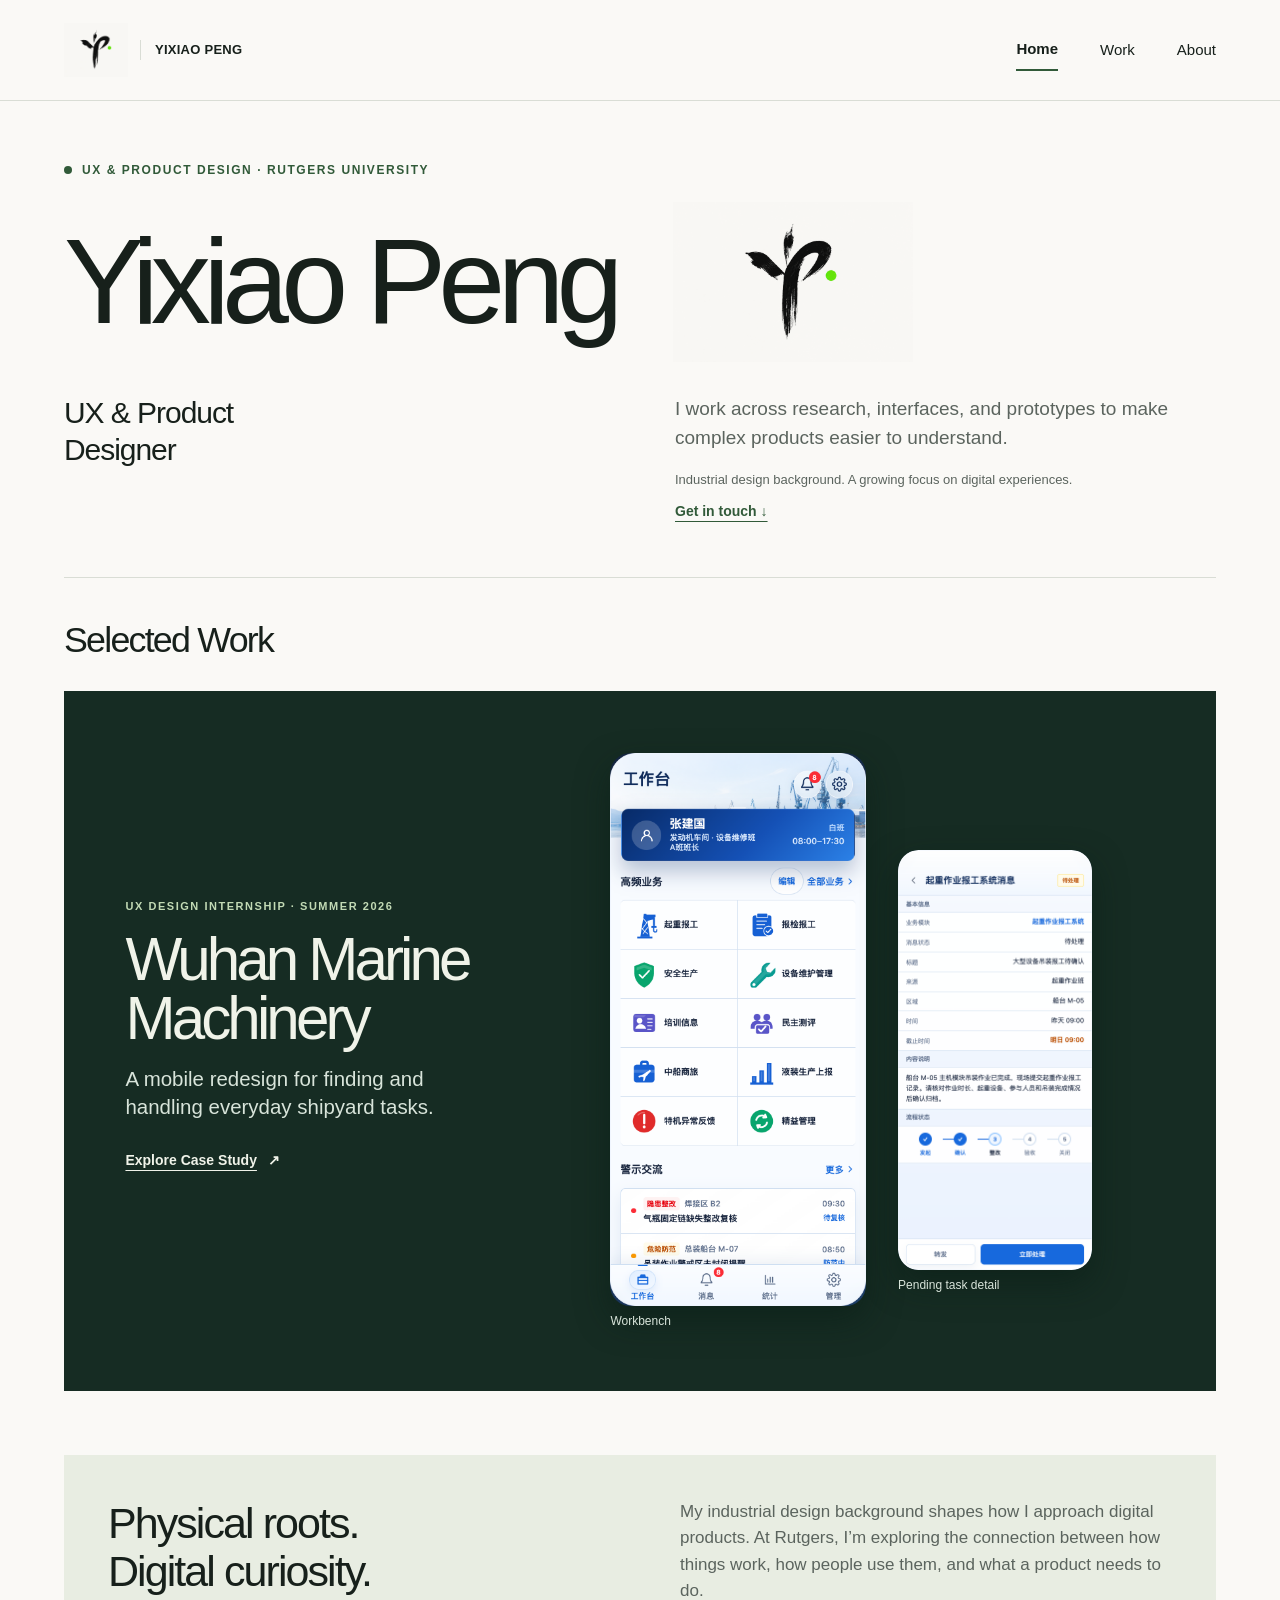
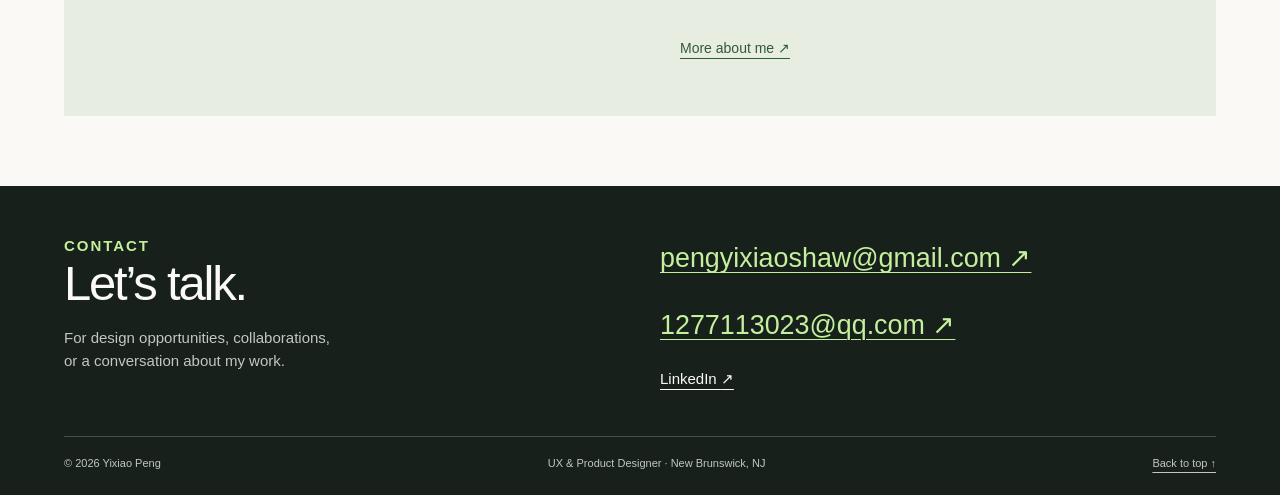
==== commit 3884e8b9: "Feature Wuhan Marine Machinery on the homepage" ====
--- a/index.html
+++ b/index.html
@@ -1 +1,21 @@
-<!doctype html><html lang="en" id="top"><head><meta charset="UTF-8"><meta name="viewport" content="width=device-width,initial-scale=1"><meta name="description" content="Yixiao Peng is a UX & Product Designer with an industrial design background, studying UX Design at Rutgers University."><meta name="theme-color" content="#faf9f6"><title>Home — Yixiao Peng</title><link rel="canonical" href="https://yixiao-peng-portfolio.vercel.app/"><meta property="og:type" content="website"><meta property="og:site_name" content="Yixiao Peng"><meta property="og:title" content="Home — Yixiao Peng"><meta property="og:description" content="Yixiao Peng is a UX &amp; Product Designer with an industrial design background, studying UX Design at Rutgers University."><meta property="og:url" content="https://yixiao-peng-portfolio.vercel.app/"><meta property="og:image" content="https://yixiao-peng-portfolio.vercel.app/assets/portfolio/yp-monogram.png"><meta property="og:image:alt" content="Yixiao Peng — YP ink monogram"><meta name="twitter:card" content="summary_large_image"><link rel="icon" href="assets/portfolio/yp-monogram.png"><link rel="stylesheet" href="styles.css"><script src="site.js" defer></script><link rel="stylesheet" href="signature-motion.css"><script src="signature-motion.js" defer></script></head><body><a class="skip" href="#main">Skip to content</a><header class="site-header"><div class="wrap header-inner"><a class="brand" href="index.html" aria-label="Yixiao Peng — Home"><img class="logo" src="assets/portfolio/yp-monogram.png" width="64" height="54" alt="YP monogram"><span>YIXIAO PENG</span></a><button class="menu-toggle" aria-expanded="false" aria-controls="primary-navigation">Menu</button><nav class="nav" id="primary-navigation" aria-label="Main navigation"><a href="index.html" aria-current="page">Home</a><a href="work.html">Work</a><a href="about.html">About</a></nav></div></header><main id="main"><div class="wrap"><section class="hero" aria-labelledby="home-title"><p class="eyebrow dot">UX & Product Design · Rutgers University</p><div class="hero-heading"><h1 id="home-title" data-signature-type>Yixiao Peng</h1><img class="hero-signature" src="assets/portfolio/yp-monogram.png" width="240" height="160" alt="" aria-hidden="true"></div><div class="hero-bottom"><p class="hero-role">UX & Product<br>Designer</p><p class="hero-intro">I work across research, interfaces, and prototypes to make complex products easier to understand.<small>Industrial design background. A growing focus on digital experiences.</small><a class="text-link" href="#contact">Get in touch ↓</a></p></div></section><section class="section work-teaser home-project" aria-labelledby="selected-work"><div class="section-head"><h2 id="selected-work" data-signature-heading>Selected Work</h2></div><a class="home-case" href="wuhan-marine-machinery.html"><span class="home-case-image"><img src="assets/wmmp/r6-workbench.png" width="780" height="1688" alt="Final handoff: Workbench screen" loading="lazy" decoding="async"></span><span class="home-case-copy"><span class="eyebrow">UX design internship · Summer 2026</span><strong>Wuhan Marine Machinery</strong><span>Research, information architecture and interface design for an enterprise mobile platform.</span><span class="home-case-cta">Read the case study <span aria-hidden="true">↗</span></span></span></a></section><section class="pre-footer" aria-labelledby="about-preview"><div class="about-preview"><h2 id="about-preview" data-signature-heading>Physical roots.<br>Digital curiosity.</h2><div><p>My industrial design background shapes how I approach digital products. At Rutgers, I’m exploring the connection between how things work, how people use them, and what a product needs to do.</p><a class="button" href="about.html">More about me ↗</a></div></div></section></div></main><footer class="footer" id="contact"><div class="wrap"><div class="contact-layout"><div><p class="eyebrow">Contact</p><h2>Let’s talk.</h2><p>For design opportunities, collaborations,<br>or a conversation about my work.</p></div><div class="contact-links"><div class="contact-emails"><div class="contact-email"><a class="email" href="mailto:pengyixiaoshaw@gmail.com">pengyixiaoshaw@gmail.com ↗</a></div><div class="contact-email"><a class="email" href="mailto:1277113023@qq.com">1277113023@qq.com ↗</a></div></div><a class="linkedin" href="https://www.linkedin.com/in/yixiao-peng/" target="_blank" rel="noopener noreferrer">LinkedIn <span aria-hidden="true">↗</span><span class="visually-hidden"> (opens in a new tab)</span></a></div></div><div class="footer-meta"><span>© 2026 Yixiao Peng</span><span>UX & Product Designer · New Brunswick, NJ</span><a href="#top">Back to top ↑</a></div></div></footer></body></html>+<!doctype html><html lang="en" id="top"><head><meta charset="UTF-8"><meta name="viewport" content="width=device-width,initial-scale=1"><meta name="description" content="Yixiao Peng is a UX & Product Designer with an industrial design background, studying UX Design at Rutgers University."><meta name="theme-color" content="#faf9f6"><title>Home — Yixiao Peng</title><link rel="canonical" href="https://yixiao-peng-portfolio.vercel.app/"><meta property="og:type" content="website"><meta property="og:site_name" content="Yixiao Peng"><meta property="og:title" content="Home — Yixiao Peng"><meta property="og:description" content="Yixiao Peng is a UX &amp; Product Designer with an industrial design background, studying UX Design at Rutgers University."><meta property="og:url" content="https://yixiao-peng-portfolio.vercel.app/"><meta property="og:image" content="https://yixiao-peng-portfolio.vercel.app/assets/portfolio/yp-monogram.png"><meta property="og:image:alt" content="Yixiao Peng — YP ink monogram"><meta name="twitter:card" content="summary_large_image"><link rel="icon" href="assets/portfolio/yp-monogram.png"><link rel="stylesheet" href="styles.css"><script src="site.js" defer></script><link rel="stylesheet" href="signature-motion.css"><script src="signature-motion.js" defer></script></head><body><a class="skip" href="#main">Skip to content</a><header class="site-header"><div class="wrap header-inner"><a class="brand" href="index.html" aria-label="Yixiao Peng — Home"><img class="logo" src="assets/portfolio/yp-monogram.png" width="64" height="54" alt="YP monogram"><span>YIXIAO PENG</span></a><button class="menu-toggle" aria-expanded="false" aria-controls="primary-navigation">Menu</button><nav class="nav" id="primary-navigation" aria-label="Main navigation"><a href="index.html" aria-current="page">Home</a><a href="work.html">Work</a><a href="about.html">About</a></nav></div></header><main id="main"><div class="wrap"><section class="hero" aria-labelledby="home-title"><p class="eyebrow dot">UX & Product Design · Rutgers University</p><div class="hero-heading"><h1 id="home-title" data-signature-type>Yixiao Peng</h1><img class="hero-signature" src="assets/portfolio/yp-monogram.png" width="240" height="160" alt="" aria-hidden="true"></div><div class="hero-bottom"><p class="hero-role">UX & Product<br>Designer</p><p class="hero-intro">I work across research, interfaces, and prototypes to make complex products easier to understand.<small>Industrial design background. A growing focus on digital experiences.</small><a class="text-link" href="#contact">Get in touch ↓</a></p></div></section><section class="home-feature" aria-labelledby="selected-work">
+  <h2 id="selected-work">Selected Work</h2>
+  <a class="home-case" href="wuhan-marine-machinery.html" aria-labelledby="featured-project-title featured-project-cta">
+    <div class="home-feature-copy">
+      <p class="home-feature-kicker">UX design internship · Summer 2026</p>
+      <h3 id="featured-project-title">Wuhan Marine Machinery</h3>
+      <p class="home-feature-summary">A mobile redesign for finding and handling everyday shipyard tasks.</p>
+      <span class="home-case-cta" id="featured-project-cta"><span class="home-feature-label">Explore Case Study</span> <span class="home-feature-arrow" aria-hidden="true">↗</span></span>
+    </div>
+    <div class="home-feature-art" data-entrance>
+      <figure class="home-feature-main">
+        <img src="assets/wmmp/r6-workbench.png" width="780" height="1688" alt="Final handoff: Workbench screen" loading="lazy" decoding="async">
+        <figcaption>Workbench</figcaption>
+      </figure>
+      <figure class="home-feature-detail">
+        <img src="assets/wmmp/r6-message-task.png" width="780" height="1688" alt="Pending crane reporting task with a deadline, workflow status and actions" loading="lazy" decoding="async">
+        <figcaption>Pending task detail</figcaption>
+      </figure>
+    </div>
+  </a>
+</section><section class="pre-footer" aria-labelledby="about-preview"><div class="about-preview"><h2 id="about-preview" data-signature-heading>Physical roots.<br>Digital curiosity.</h2><div><p>My industrial design background shapes how I approach digital products. At Rutgers, I’m exploring the connection between how things work, how people use them, and what a product needs to do.</p><a class="button" href="about.html">More about me ↗</a></div></div></section></div></main><footer class="footer" id="contact"><div class="wrap"><div class="contact-layout"><div><p class="eyebrow">Contact</p><h2>Let’s talk.</h2><p>For design opportunities, collaborations,<br>or a conversation about my work.</p></div><div class="contact-links"><div class="contact-emails"><div class="contact-email"><a class="email" href="mailto:pengyixiaoshaw@gmail.com">pengyixiaoshaw@gmail.com ↗</a></div><div class="contact-email"><a class="email" href="mailto:1277113023@qq.com">1277113023@qq.com ↗</a></div></div><a class="linkedin" href="https://www.linkedin.com/in/yixiao-peng/" target="_blank" rel="noopener noreferrer">LinkedIn <span aria-hidden="true">↗</span><span class="visually-hidden"> (opens in a new tab)</span></a></div></div><div class="footer-meta"><span>© 2026 Yixiao Peng</span><span>UX & Product Designer · New Brunswick, NJ</span><a href="#top">Back to top ↑</a></div></div></footer></body></html>
--- a/styles.css
+++ b/styles.css
@@ -21,20 +21,7 @@
 .work-teaser{display:flex;align-items:baseline;justify-content:space-between;gap:24px;padding:28px 0 32px}
 .work-teaser .section-head{margin:0}
 .work-teaser .intro{margin:0;color:var(--muted);font-size:15px}
-/* A single existing project makes the landing page a useful entry into the work. */
-.work-teaser.home-project{align-items:start;gap:48px;padding-block:32px 40px}
-.work-teaser.home-project>.section-head{flex-shrink:0}
-.home-case{display:flex;gap:24px;max-width:680px;text-decoration:none;padding:12px;min-width:0}
-.home-case-image{background:var(--sage);padding:12px;flex:0 0 96px;align-self:start}
-.home-case-image img{width:72px;height:auto}
-.home-case-copy{display:flex;flex-direction:column;align-items:start;gap:8px;min-width:0}
-.home-case-copy .eyebrow{font-size:10px;margin:0}
-.home-case-copy strong{font-size:27px;font-weight:500;letter-spacing:-.035em;line-height:1.15}
-.home-case-copy>span:not(.eyebrow):not(.home-case-cta){font-size:15px;line-height:1.5;color:var(--muted)}
-.home-case-cta{font-size:13px;font-weight:600;color:var(--green);text-decoration:underline;text-underline-offset:4px}
-.home-case:focus-visible{outline-offset:3px}
 .experience-case{margin-top:12px;color:var(--green);min-height:44px;padding-block:10px}
-@media(max-width:760px){.work-teaser.home-project{flex-direction:column;gap:18px}.home-case{width:100%;padding:8px 0;gap:18px}.home-case-copy strong{font-size:24px}.home-case-image{flex-basis:82px;padding:10px}.home-case-image img{width:62px}.home-case-copy .eyebrow{font-size:9px}.home-case-copy>span:not(.eyebrow):not(.home-case-cta){font-size:14px}}
 .about-page .page-title{padding-bottom:48px}
 .about-page .split-section{gap:84px;padding-block:40px}
 .about-page .split-section .eyebrow{margin-bottom:14px}
@@ -160,14 +147,9 @@
 /* Phase 8: editorial composition, using the established type and motion. */
 .hero-heading{justify-content:flex-start;gap:clamp(32px,4.5vw,68px)}
 .hero{padding-bottom:48px}
-.home-case{max-width:760px;gap:28px}
-.home-case-image{flex-basis:128px;padding:14px}
-.home-case-image img{width:100px}
-.home-case-copy strong{font-size:30px}
 .about-page .split-section{padding-block:48px}
 .about-page .experience h3{font-size:19px;letter-spacing:-.02em}
 .about-page .body-copy{line-height:1.7}
-@media(max-width:1000px){.home-case-image{flex-basis:104px;padding:12px}.home-case-image img{width:80px}.home-case-copy strong{font-size:26px}}
 @media(max-width:680px){
  .hero{padding:28px 0 24px}
  .hero-heading{margin-bottom:20px}
@@ -176,11 +158,6 @@
  .hero-intro{font-size:16px;line-height:1.5}
  .hero-intro small{font-size:12px;line-height:1.5;margin-top:10px}
  .hero-intro>.text-link{margin-top:6px;min-height:32px;padding-top:4px}
- .work-teaser.home-project{padding-block:22px 30px;gap:12px}
- .home-case{gap:18px}
- .home-case-image{flex-basis:88px;padding:10px}
- .home-case-image img{width:68px}
- .home-case-copy strong{font-size:24px}
  .about-page .split-section{padding-block:32px}
  .about-page .body-copy p{margin-bottom:20px}
  .about-page .experience li{padding-block:24px}
@@ -203,12 +180,7 @@
   outline: var(--editorial-focus);
 }
 .footer a:focus-visible { outline-color: var(--lime); }
-.home-project .home-case { padding-inline: 0; }
-.home-case-image {
-  background: var(--editorial-wash);
-  transition: transform var(--motion-standard) var(--motion-ease);
-}
-.home-case-cta, .work-page .wm-work-copy .button .p5-magnetic-label, .pre-footer .button {
+.work-page .wm-work-copy .button .p5-magnetic-label, .pre-footer .button {
   text-decoration-line: underline;
   text-decoration-thickness: 1px;
   text-decoration-color: currentColor;
@@ -253,9 +225,113 @@
 }
 @media (hover:hover) and (pointer:fine) {
   :is(.chapter-links, .wm-nav) > a:hover { color: var(--editorial-active); }
-  .home-case:hover .home-case-cta,
   .work-page .wm-work-copy .button:hover, .pre-footer .button:hover { text-underline-offset: .5em; }
 }
-@media (hover:hover) and (pointer:fine) and (prefers-reduced-motion:no-preference) {
-  .home-case:hover .home-case-image { transform: translateY(var(--editorial-lift)); }
-}
+
+/* Home feature. The card remains the existing portal and keyboard link. */
+.home-feature {
+  --feature-paper: #f0f3e9;
+  --feature-muted: #d8e4da;
+  --feature-accent: #c2dab5;
+  border-top: var(--editorial-rule);
+  padding-block: clamp(24px, 3.4vw, 49px) clamp(34px, 5vw, 72px);
+}
+.home-feature > h2 {
+  margin: 0 0 clamp(16px, 2.4vw, 34px);
+  font-size: clamp(23px, 2.8vw, 37px);
+  font-weight: 500;
+  line-height: 1.1;
+  letter-spacing: -.05em;
+}
+.home-feature > .home-case {
+  display: grid;
+  grid-template-columns: minmax(0, .76fr) minmax(0, 1.24fr);
+  align-items: center;
+  gap: clamp(26px, 4vw, 62px);
+  padding: clamp(25px, 4.8vw, 68px);
+  background: #162c23;
+  color: var(--feature-paper);
+  text-decoration: none;
+}
+.home-feature > .home-case:focus-visible { outline-offset: 5px; }
+.home-feature-copy > * { margin: 0; }
+.home-feature-kicker {
+  color: var(--feature-accent);
+  font-size: 11px;
+  line-height: 1.4;
+  font-weight: 700;
+  letter-spacing: .14em;
+  text-transform: uppercase;
+}
+.home-feature-copy h3 {
+  margin-block: 16px;
+  font-size: clamp(33px, 4.7vw, 68px);
+  font-weight: 500;
+  line-height: .98;
+  letter-spacing: -.065em;
+  text-wrap: balance;
+}
+.home-feature-copy .home-feature-summary {
+  max-width: 30ch;
+  color: var(--feature-muted);
+  font-size: clamp(16px, 1.6vw, 23px);
+  line-height: 1.4;
+}
+.home-feature .home-case-cta {
+  display: inline-flex;
+  align-items: center;
+  gap: 11px;
+  min-height: 44px;
+  margin-top: 17px;
+  color: var(--feature-paper);
+  font-size: 14px;
+  font-weight: 600;
+  text-decoration: none;
+}
+.home-feature-label {
+  text-decoration: underline;
+  text-underline-offset: .35em;
+  transition: text-underline-offset var(--motion-fast) var(--motion-ease);
+}
+.home-feature-arrow { transition: transform var(--motion-standard) var(--motion-ease); }
+.home-feature-art {
+  display: grid;
+  grid-template-columns: minmax(0, 1fr) minmax(0, .76fr);
+  align-items: end;
+  gap: clamp(14px, 2.5vw, 37px);
+  width: min(100%, 482px);
+  justify-self: center;
+}
+.home-feature-art figure { margin: 0; min-width: 0; }
+.home-feature-art .home-feature-detail { margin-bottom: clamp(14px, 2.8vw, 38px); }
+.home-feature-art img {
+  display: block;
+  width: 100%;
+  height: auto;
+  border-radius: clamp(12px, 1.6vw, 24px);
+  box-shadow: 0 14px 32px #071b1380;
+  transition: transform var(--motion-standard) var(--motion-ease);
+}
+.home-feature-art figcaption {
+  margin-top: 8px;
+  color: var(--feature-muted);
+  font-size: 12px;
+  line-height: 1.3;
+}
+:lang(zh) .home-feature-kicker { letter-spacing: .08em; }
+:lang(zh) .home-feature-copy h3 { letter-spacing: -.045em; line-height: 1.1; }
+
+@media (hover: hover) and (pointer: fine) {
+  .home-feature .home-case:is(:hover, :focus-visible) .home-feature-label { text-underline-offset: .52em; }
+}
+@media (hover: hover) and (pointer: fine) and (prefers-reduced-motion: no-preference) {
+  .home-feature .home-case:hover .home-feature-main img { transform: translateY(-5px); }
+  .home-feature .home-case:hover .home-feature-detail img { transform: translateY(-3px); }
+  .home-feature .home-case:hover .home-feature-arrow { transform: translate(2px, -2px); }
+}
+@media (max-width: 680px) {
+  .home-feature > .home-case { grid-template-columns: minmax(0, 1fr); gap: 19px; padding: 25px 17px 22px; }
+  .home-feature-copy h3 { margin-block: 9px 10px; font-size: clamp(34px, 9vw, 49px); }
+  .home-feature .home-case-cta { margin-top: 5px; }
+  .home-feature-art { grid-template-columns: minmax(0, 1fr) minmax(0, .72fr); }
+}
